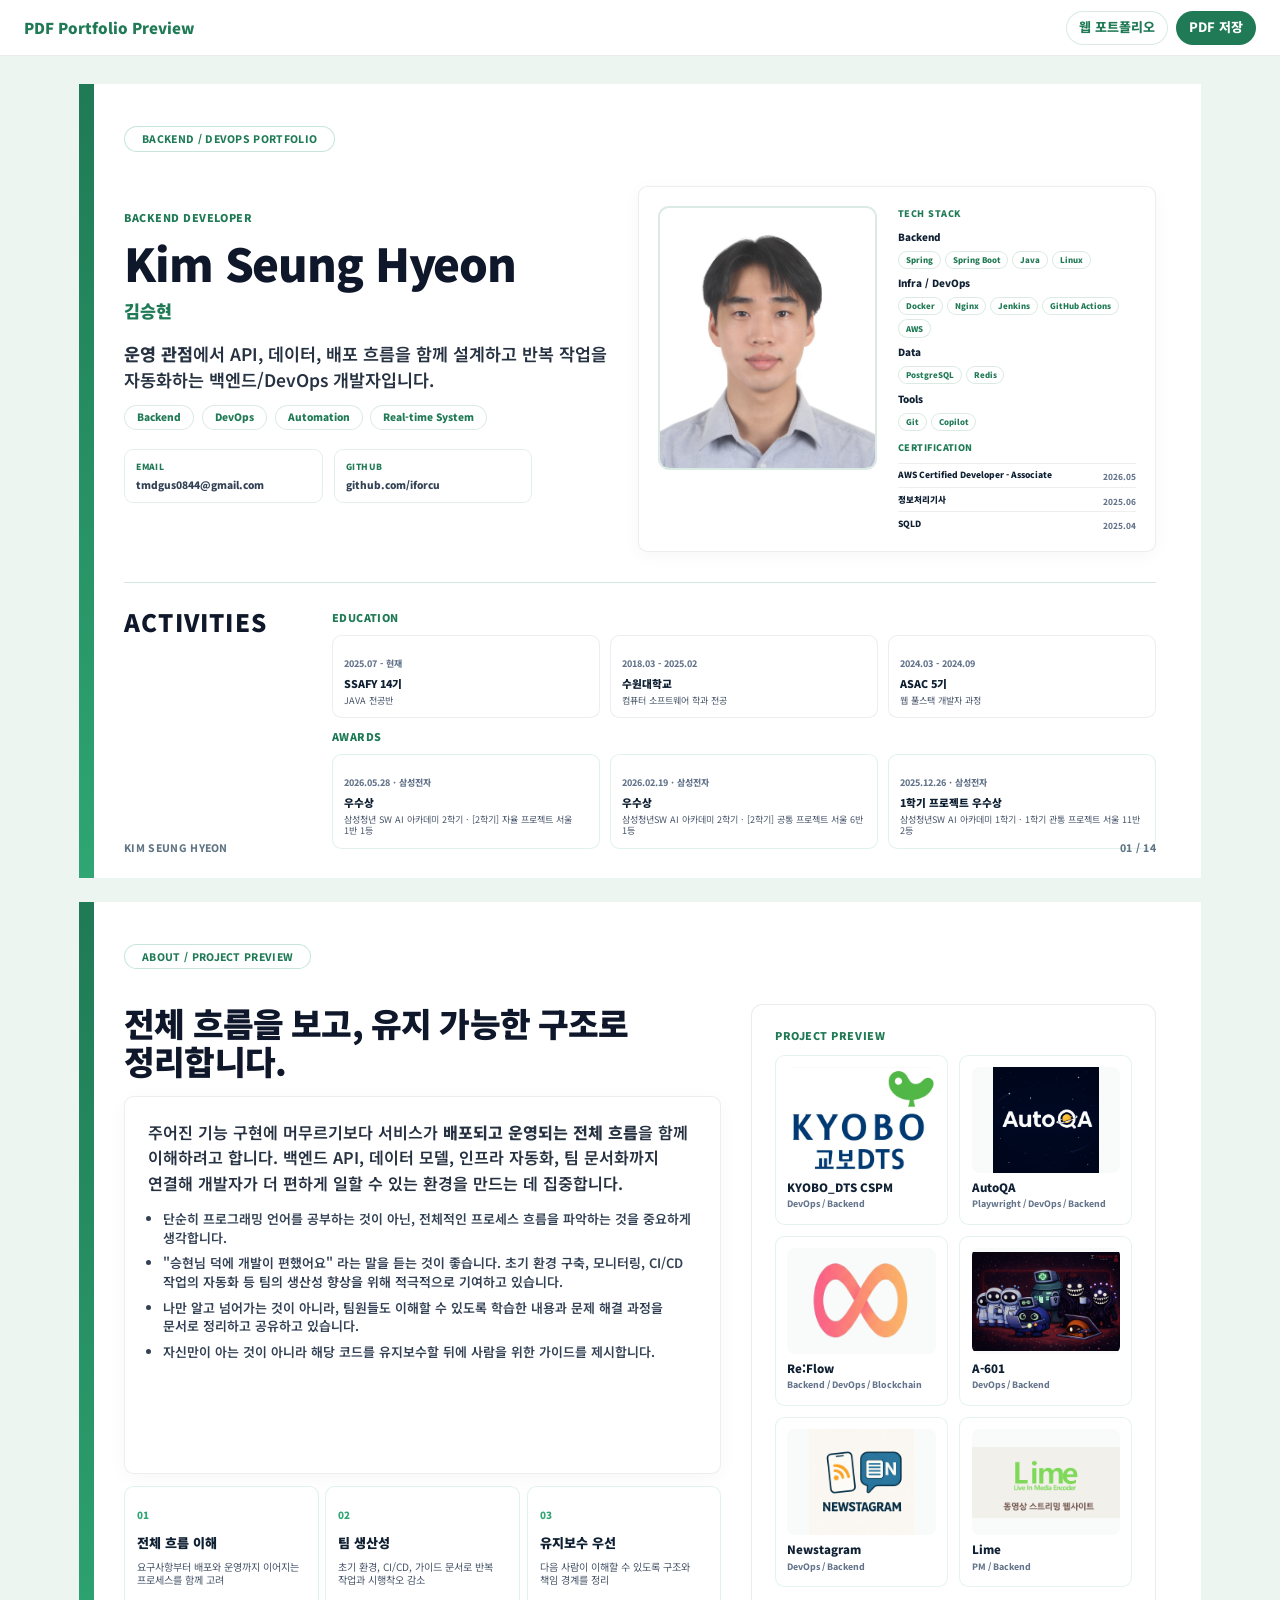
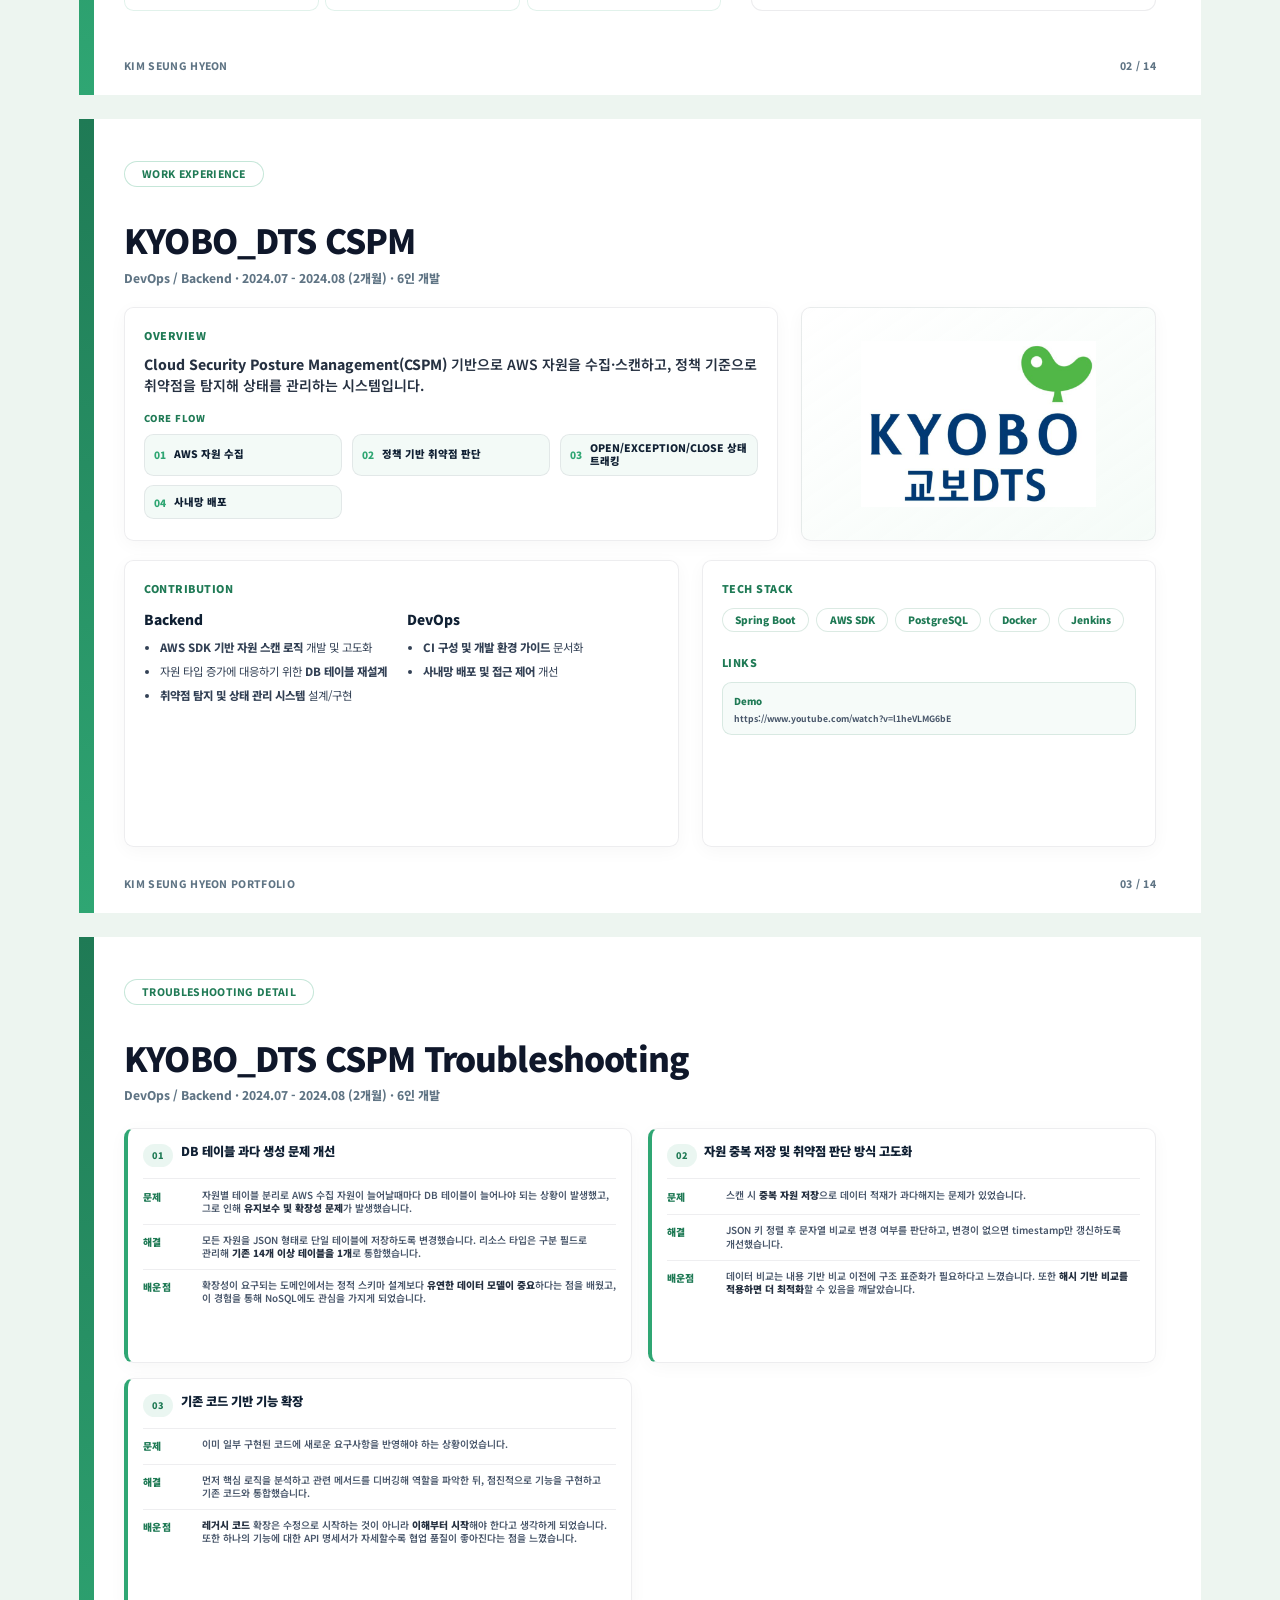
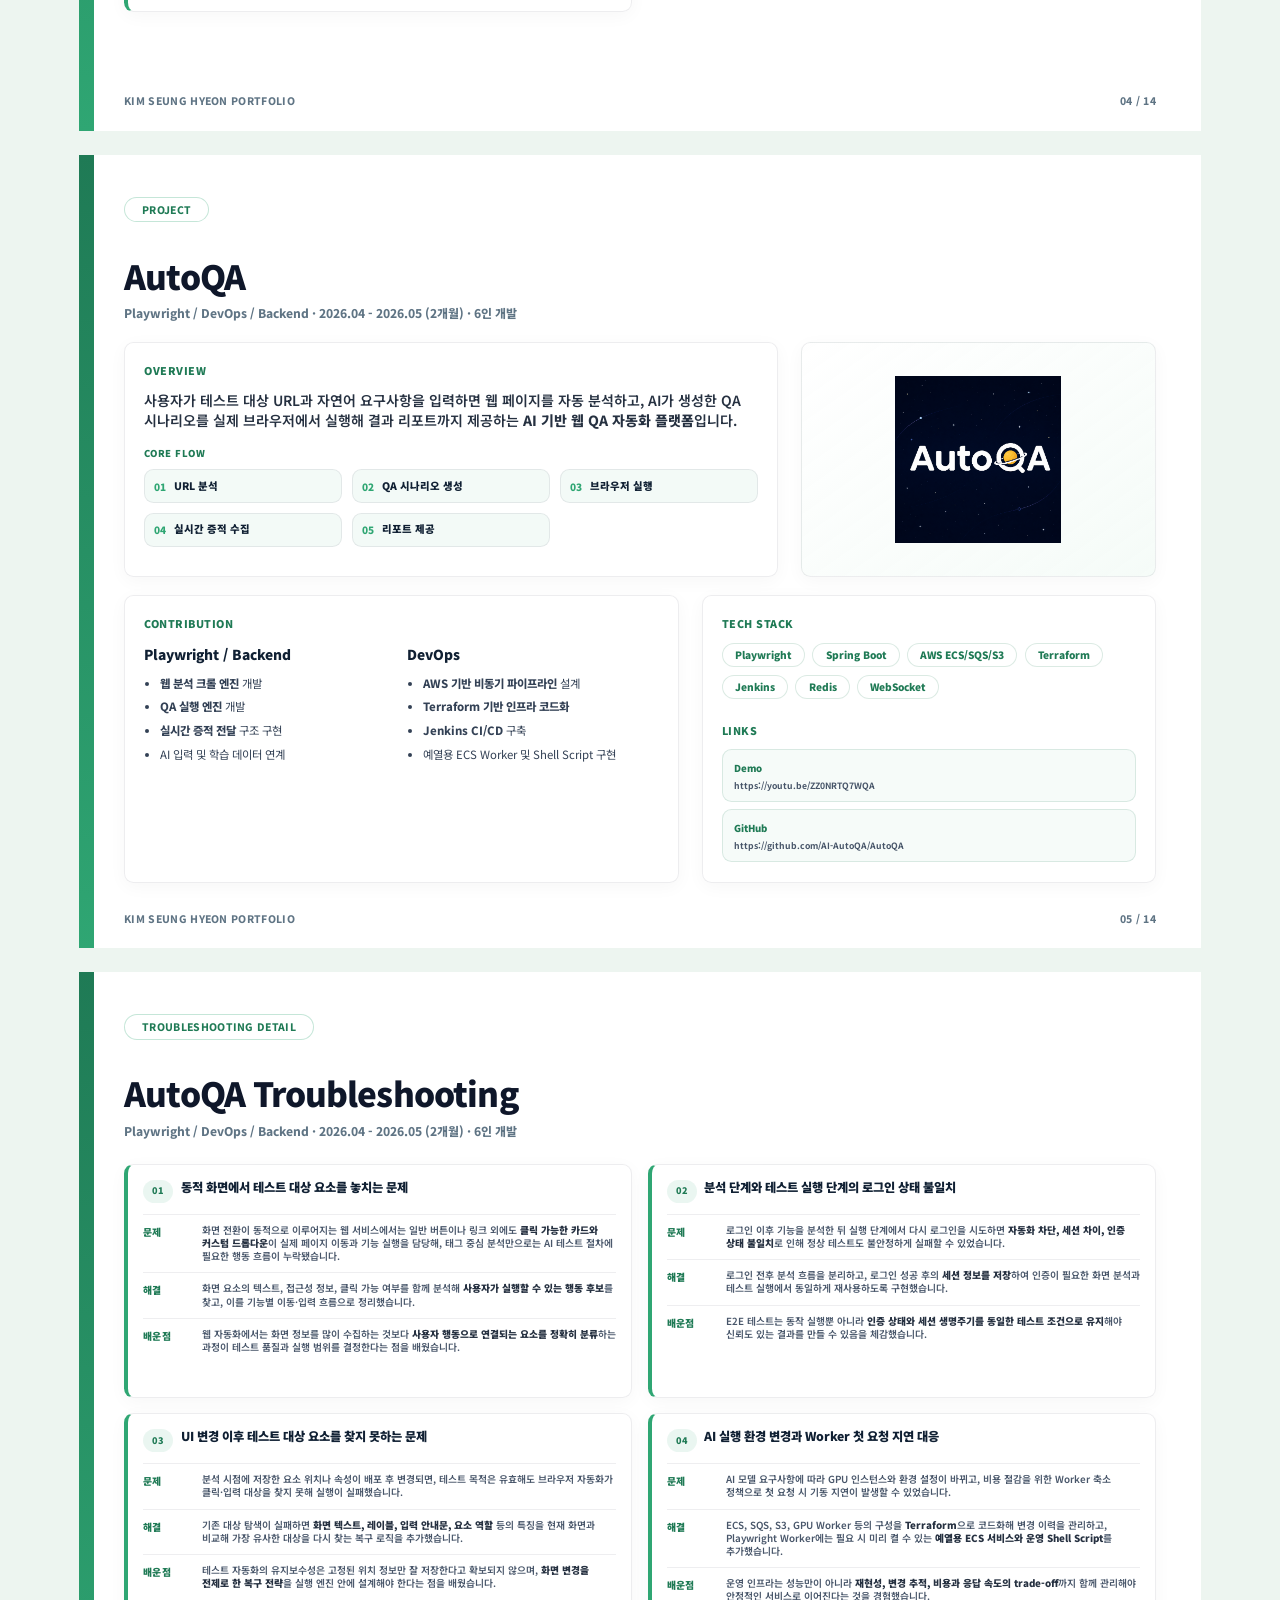
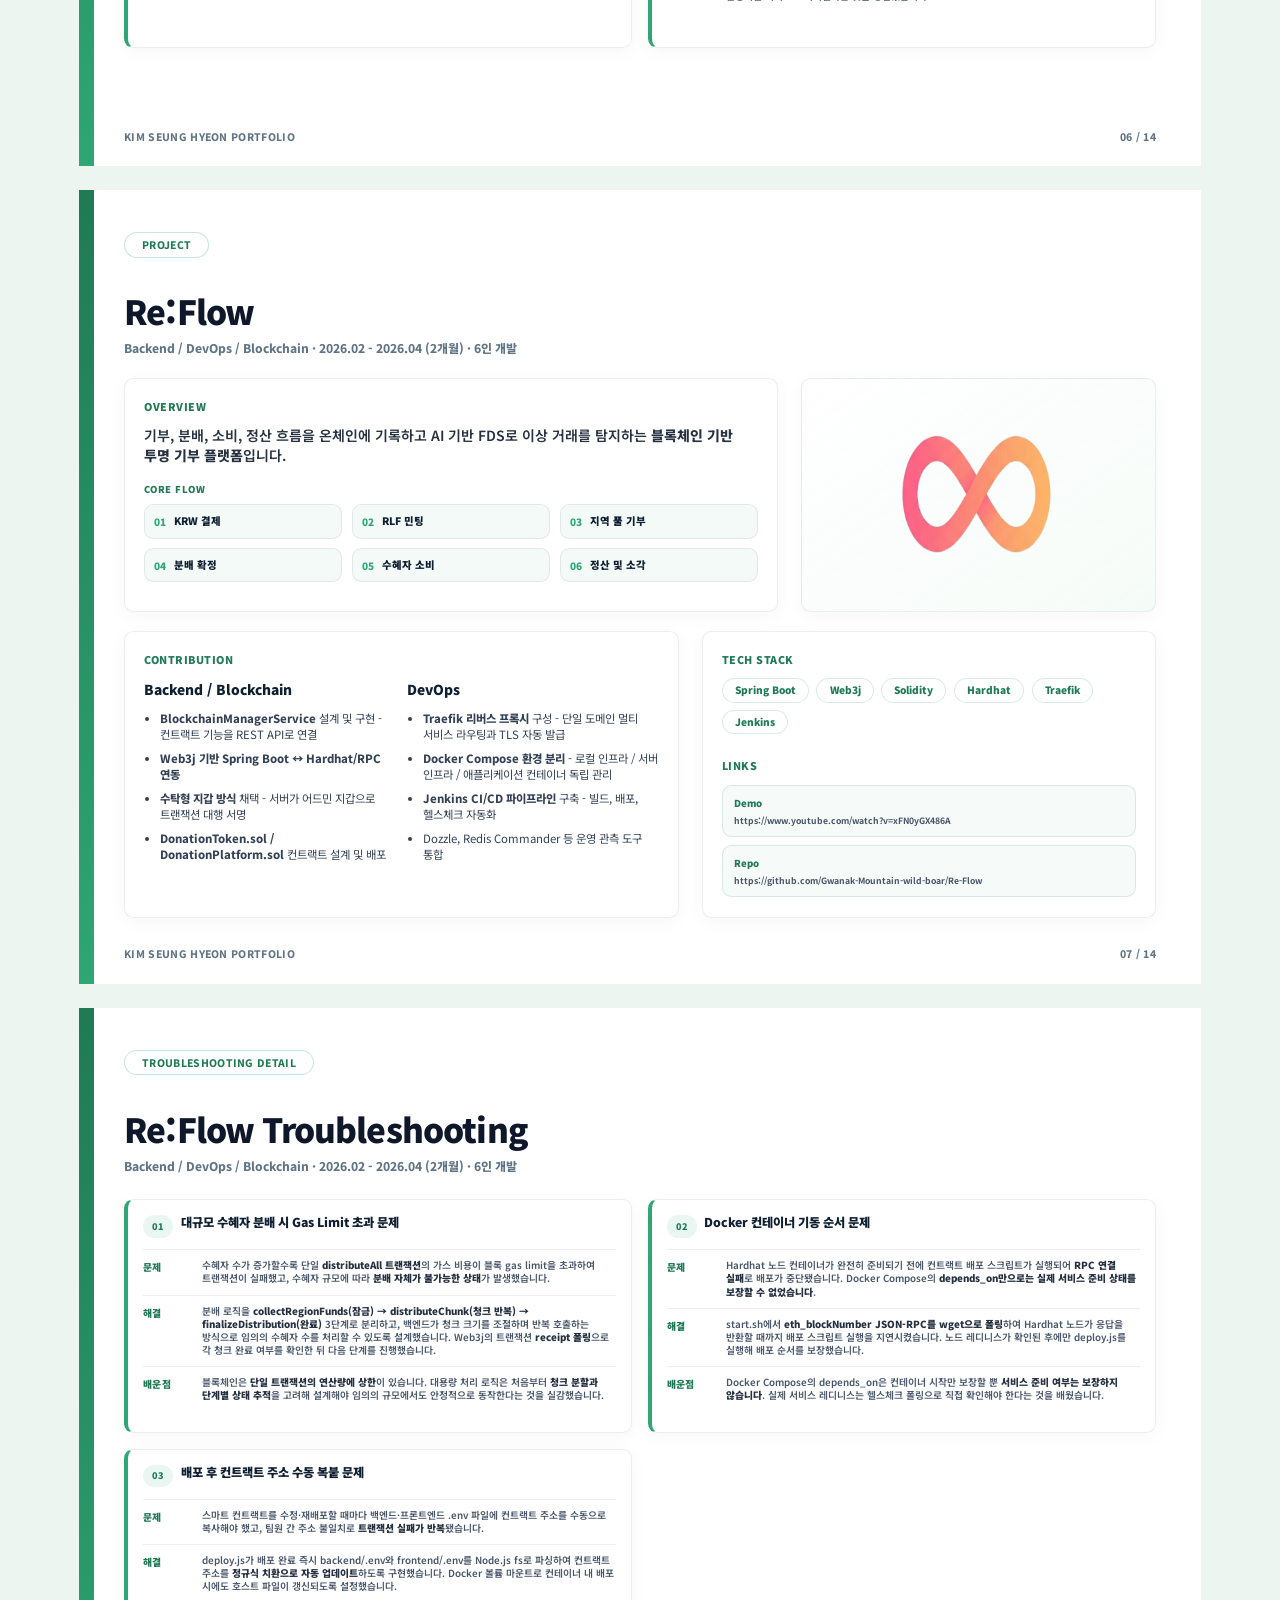
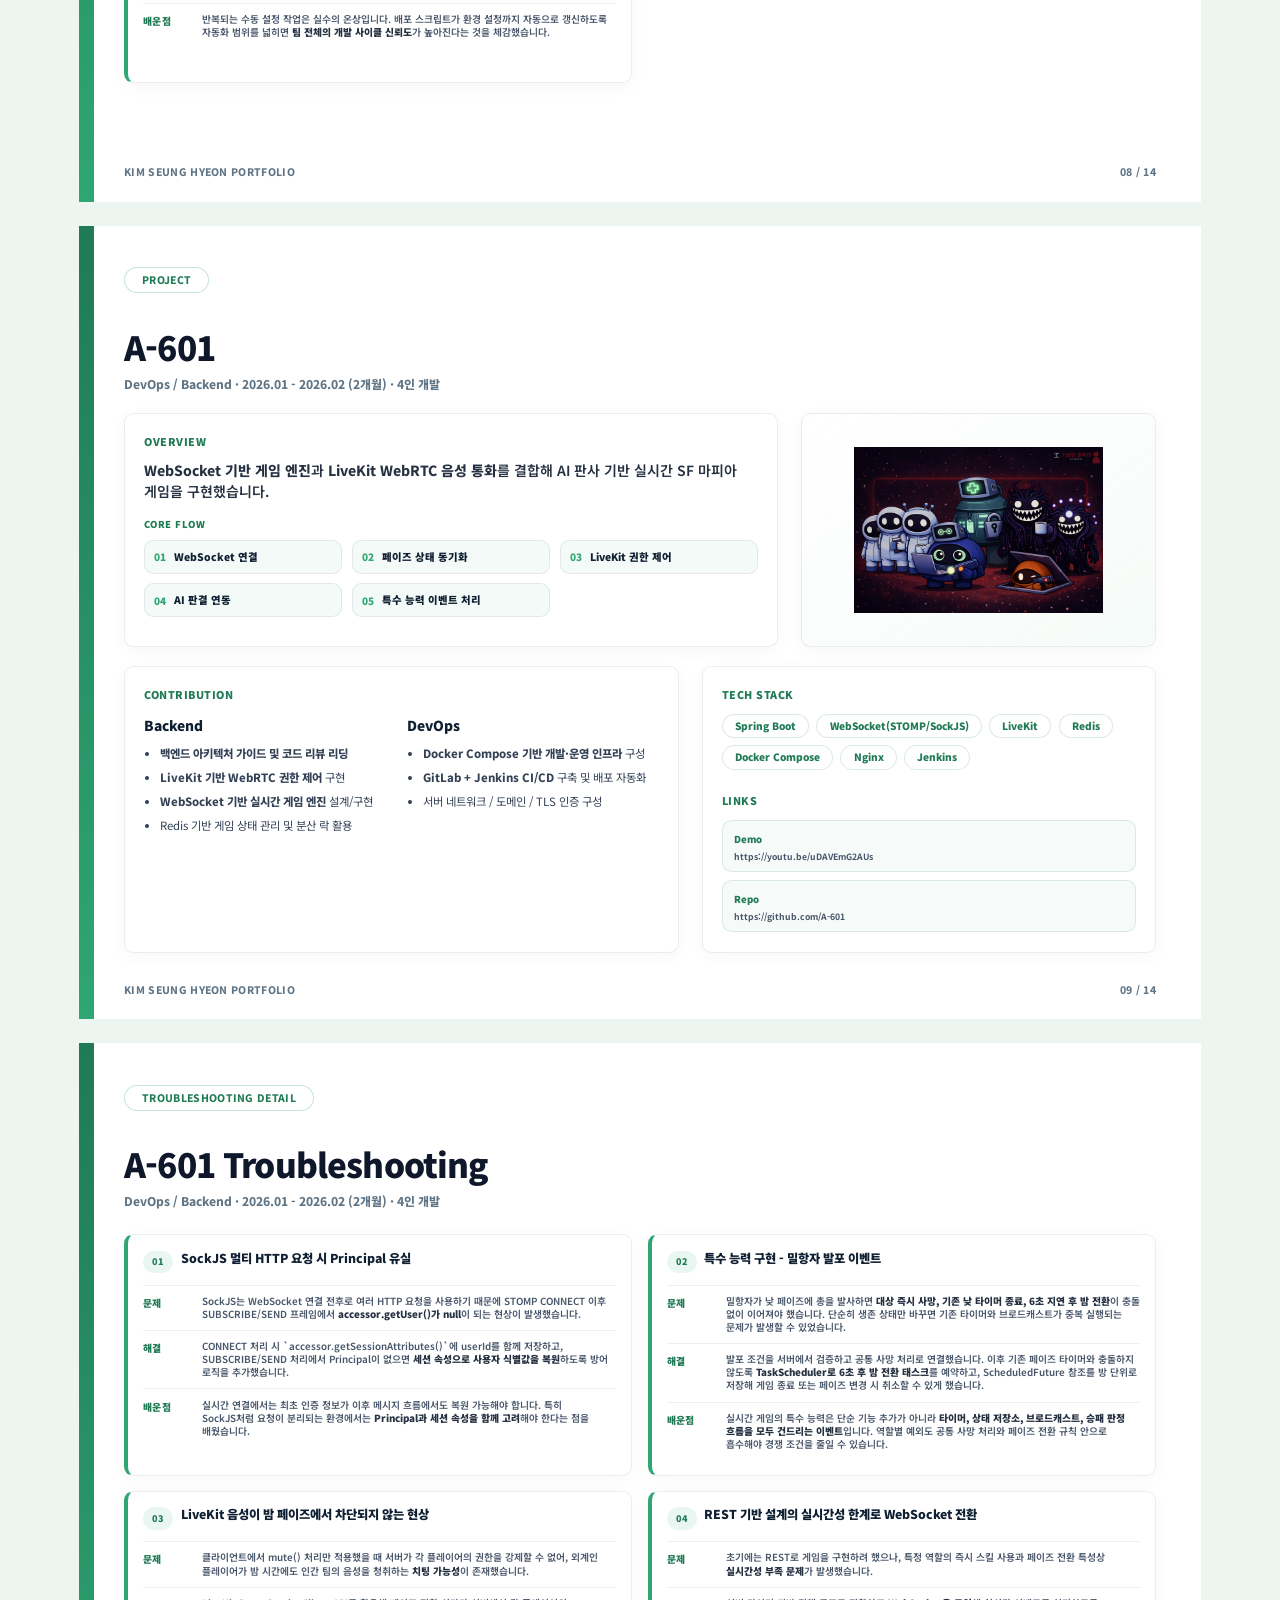
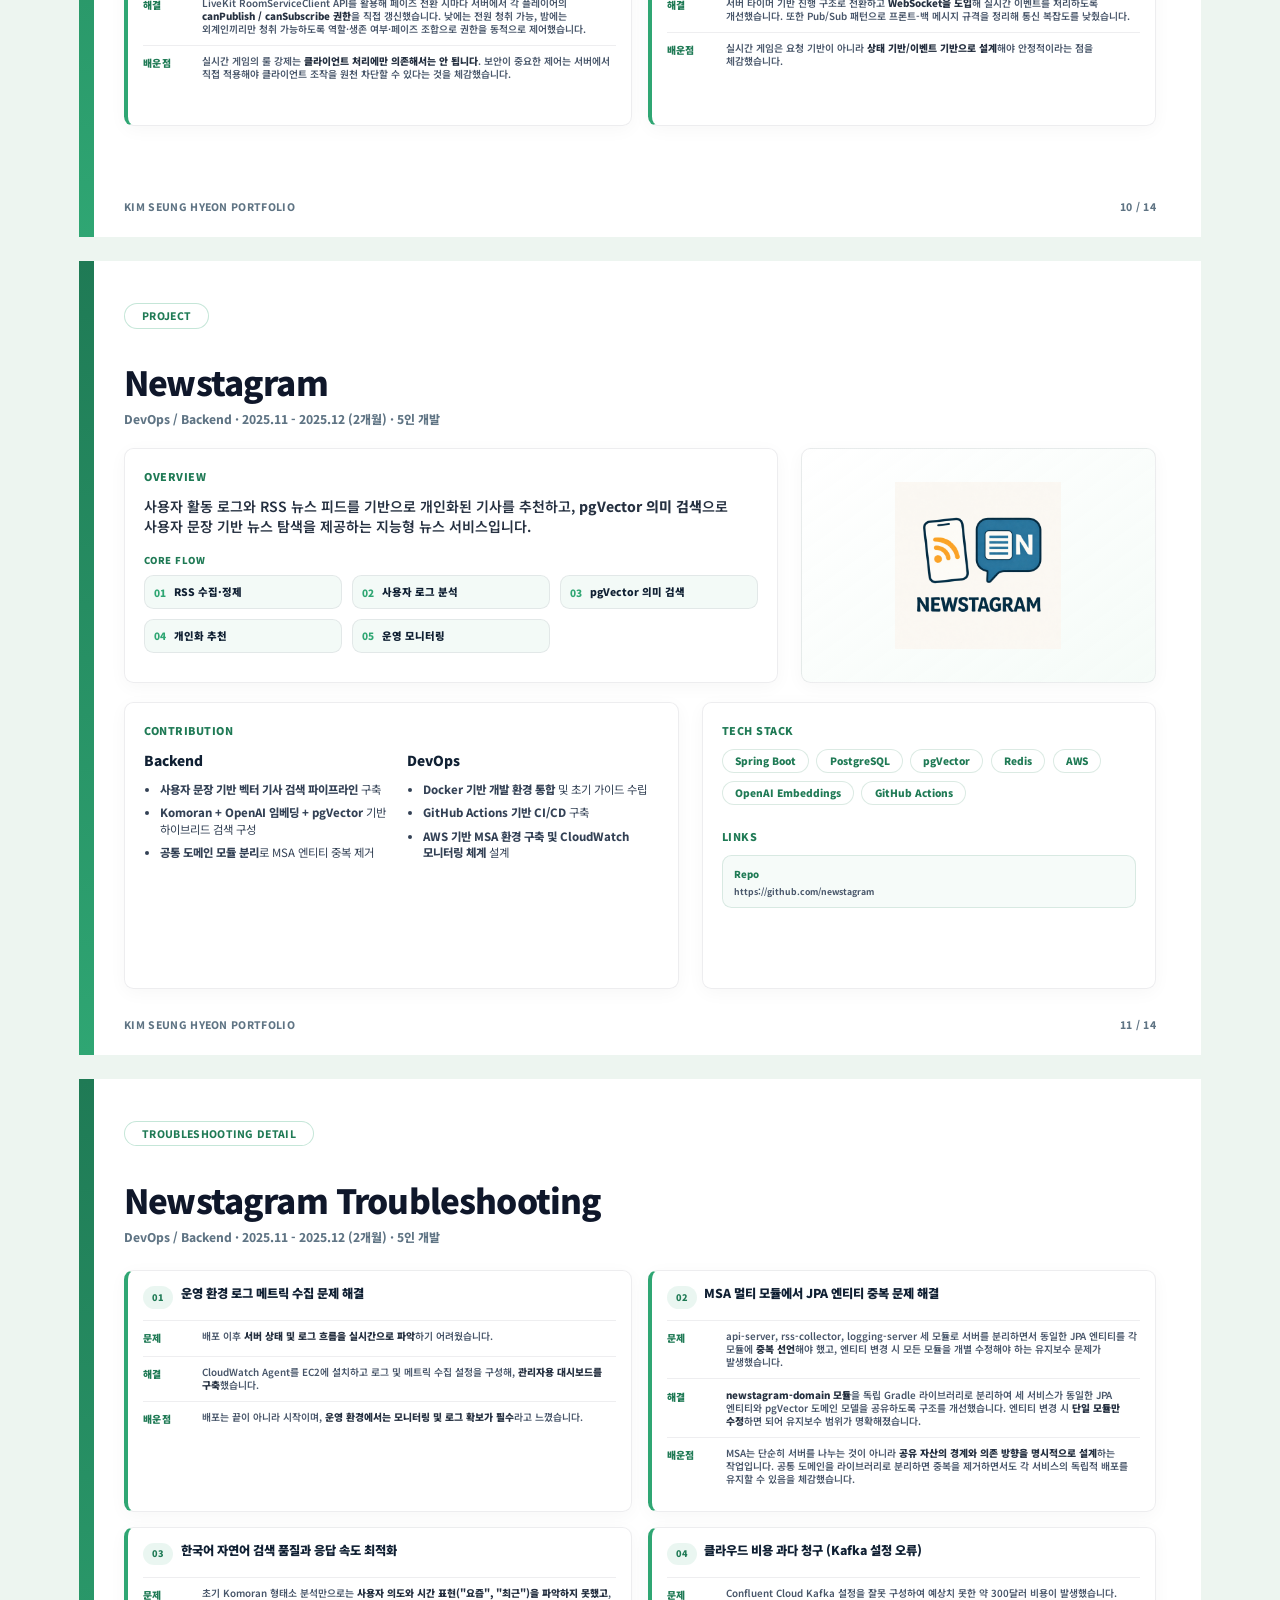
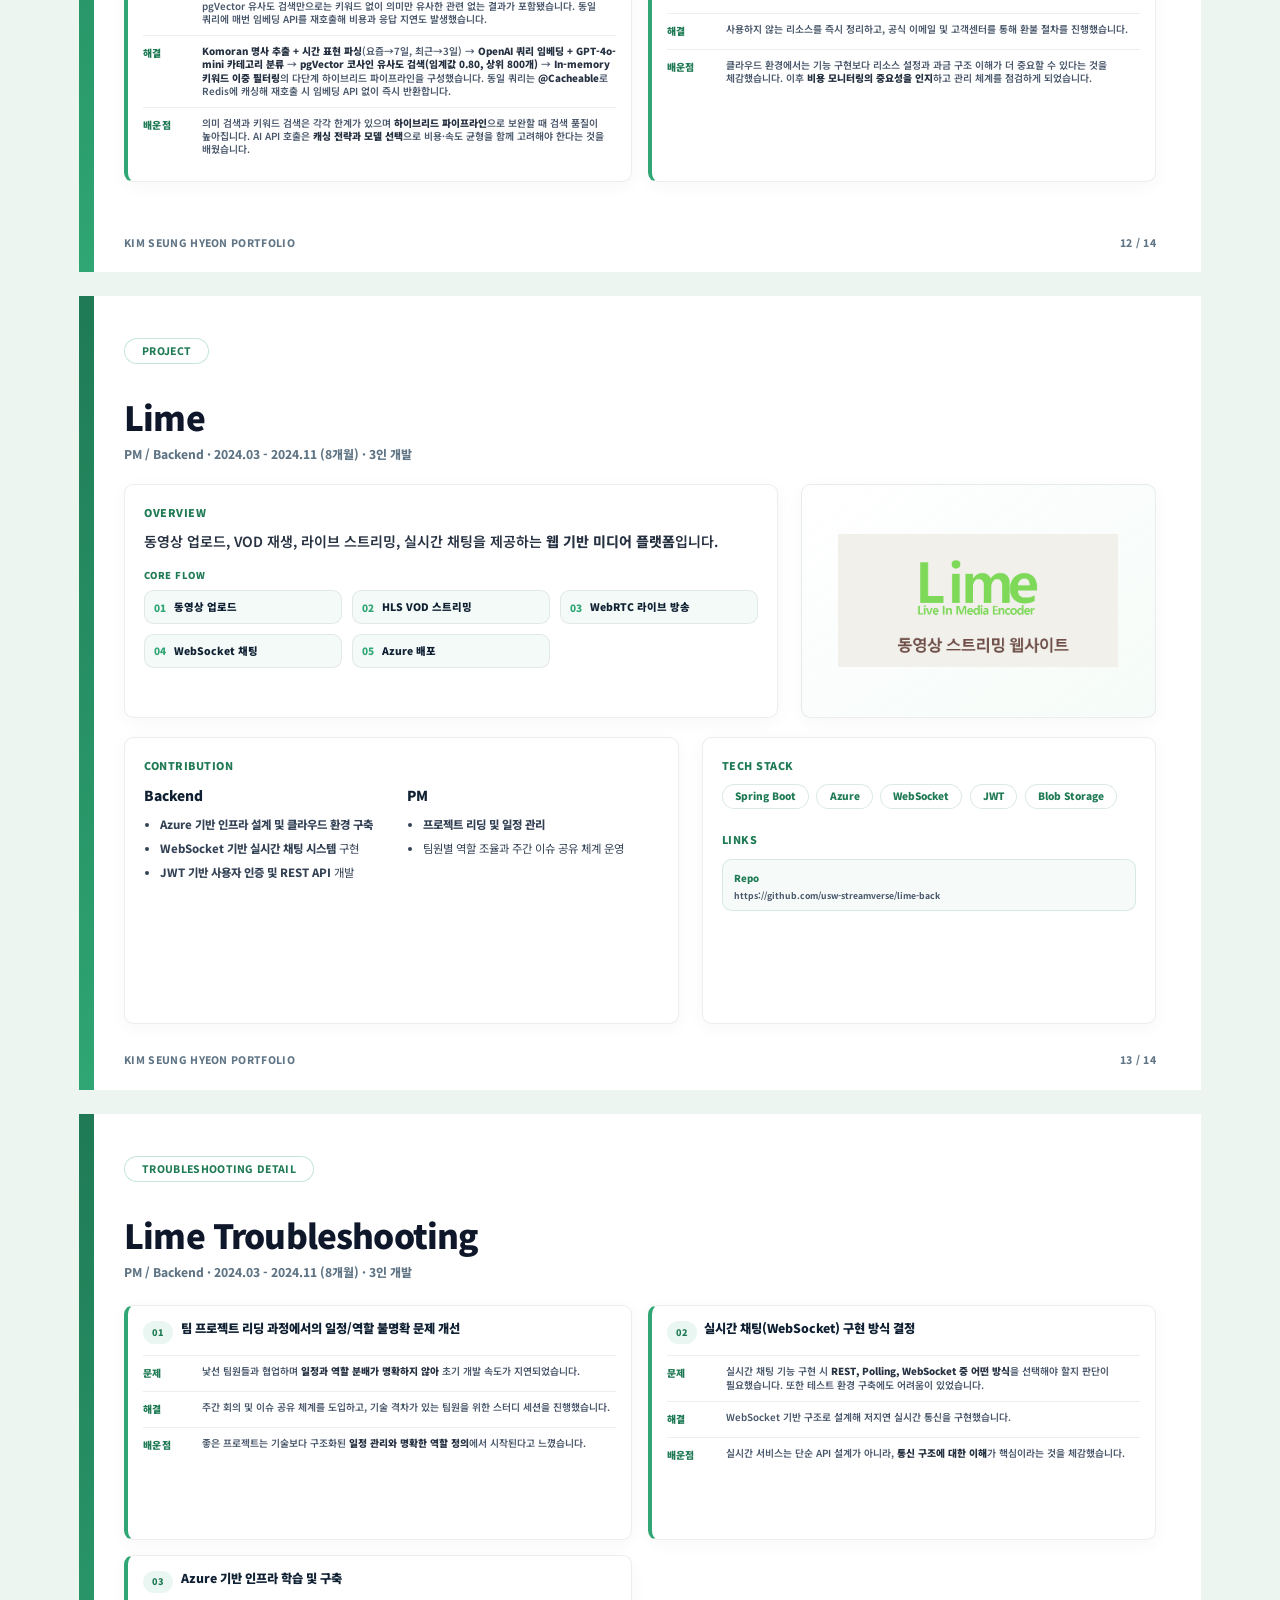
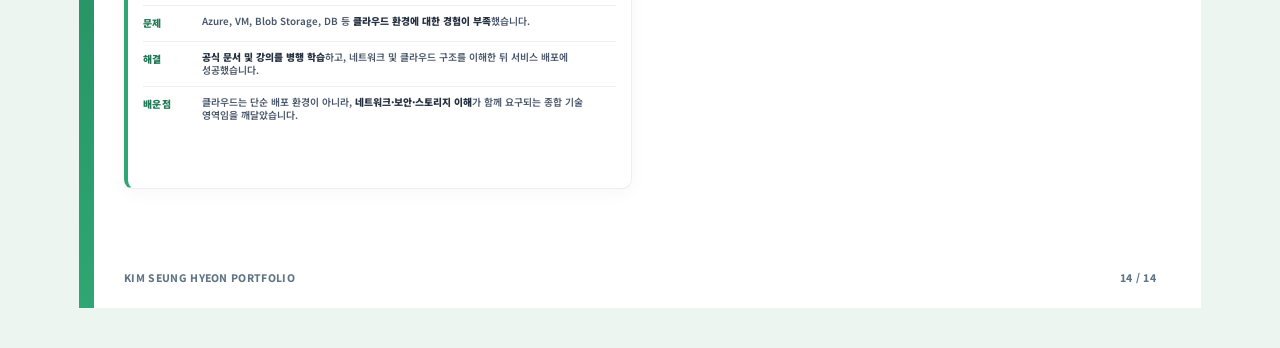
==== docs/pdf.html @ 606d6b01 "[feat] - PDF 디자인 업데이트" ====
<!doctype html>
<html lang="ko">
  <head>
    <meta charset="utf-8" />
    <meta name="viewport" content="width=device-width,initial-scale=1" />
    <title>김승현 - PDF Portfolio Preview</title>
    <meta name="description" content="김승현 PDF 포트폴리오 미리보기" />
    <link rel="preconnect" href="https://fonts.googleapis.com" />
    <link rel="preconnect" href="https://fonts.gstatic.com" crossorigin />
    <link href="https://fonts.googleapis.com/css2?family=Noto+Sans+KR:wght@300;400;500;600;700;800;900&display=swap" rel="stylesheet" />
    <link rel="stylesheet" href="styles.css?v=20260531" />
    <link rel="stylesheet" href="pdf.css?v=20260531" />
  </head>
  <body class="pdf-preview">
    <header class="pdf-preview-toolbar">
      <strong>PDF Portfolio Preview</strong>
      <div class="pdf-preview-actions">
        <a href="index.html">웹 포트폴리오</a>
        <button type="button" onclick="window.print()">PDF 저장</button>
      </div>
    </header>

    <section class="print-portfolio" id="print-root" aria-label="PDF portfolio deck"></section>

    <noscript>PDF 포트폴리오를 표시하려면 JavaScript가 필요합니다.</noscript>
    <script src="data/portfolio-data.js?v=20260531"></script>
    <script src="pdf.js?v=20260531"></script>
    <script>
      document.addEventListener("DOMContentLoaded", () => {
        if (window.PORTFOLIO_DATA && window.renderPrintPortfolio) {
          window.renderPrintPortfolio(window.PORTFOLIO_DATA);
        }
      });
    </script>
  </body>
</html>
---- docs/styles.css ----
:root {
  --bg: #f7fff9;
  --panel: #ffffff;
  --panel-soft: rgba(47, 166, 115, 0.035);
  --green-500: #2fa673;
  --green-700: #1f7a55;
  --text: #0f172a;
  --muted: #6b7280;
  --line: rgba(15, 23, 42, 0.08);
  --shadow: 0 16px 42px rgba(15, 23, 42, 0.06);
  --readable-line: 1.7;
}

* {
  box-sizing: border-box;
}

html {
  scroll-behavior: smooth;
}

body {
  min-height: 100%;
  margin: 0;
  background: var(--bg);
  color: var(--text);
  font-family: "Noto Sans KR", Inter, ui-sans-serif, system-ui, -apple-system, "Segoe UI", sans-serif;
  font-size: 16px;
  line-height: var(--readable-line);
  word-break: keep-all;
  overflow-wrap: break-word;
}

a {
  color: inherit;
}

img {
  display: block;
  max-width: 100%;
}

strong {
  font-weight: 800;
}

.topbar {
  position: fixed;
  inset: 0 0 auto;
  z-index: 1200;
  background: rgba(255, 255, 255, 0.88);
  border-bottom: 1px solid var(--line);
  backdrop-filter: blur(16px);
}

.topbar-inner {
  width: min(1100px, calc(100% - 40px));
  min-height: 68px;
  margin: 0 auto;
  display: flex;
  align-items: center;
  justify-content: space-between;
  gap: 20px;
}

.logo {
  margin: 0;
  color: var(--green-700);
  font-size: 18px;
  font-weight: 900;
  white-space: nowrap;
}

.topbar nav {
  flex: 1;
}

.topbar ul {
  display: flex;
  justify-content: center;
  gap: 8px;
  margin: 0;
  padding: 0;
  list-style: none;
}

.topbar nav a,
.social a {
  display: inline-flex;
  align-items: center;
  justify-content: center;
  min-height: 36px;
  padding: 0 12px;
  border-radius: 8px;
  color: var(--green-700);
  font-size: 14px;
  font-weight: 700;
  text-decoration: none;
  transition: background 0.18s ease, color 0.18s ease;
}

.topbar nav a.active,
.topbar nav a:hover,
.social a:hover {
  background: var(--green-500);
  color: #ffffff;
}

.social {
  display: flex;
  align-items: center;
  gap: 8px;
}

.social img.icon {
  width: 20px;
  height: 20px;
}

.content {
  width: min(980px, calc(100% - 40px));
  margin: 0 auto;
}

main.content {
  padding-top: 100px;
}

.section {
  padding: 48px 0;
}

.section h2,
h2 {
  margin: 0 0 12px;
  color: var(--green-700);
  font-size: 30px;
  font-weight: 900;
  line-height: 1.15;
  letter-spacing: -0.03em;
}

.work-divider {
  height: 1px;
  margin: 12px 0 32px;
  background: rgba(15, 23, 42, 0.08);
}

.intro-inner {
  display: flex;
  flex-wrap: wrap;
  align-items: center;
  gap: 28px;
}

.photo {
  flex: 0 0 auto;
}

.photo img {
  width: 240px;
  height: 240px;
  object-fit: cover;
  object-position: center top;
  border: 6px solid rgba(47, 166, 115, 0.06);
  border-radius: 50%;
  background: #ffffff;
  box-shadow: var(--shadow);
}

.intro-text {
  flex: 1 1 360px;
  min-width: 0;
}

.big {
  margin: 0;
  color: var(--green-700);
  font-size: clamp(28px, 4.4vw, 36px);
  font-weight: 800;
  line-height: var(--readable-line);
  letter-spacing: -0.04em;
}

.tech-stack,
.certs-inline {
  margin-top: 18px;
}

.tech-stack h3,
.certs-inline h3,
.values h3 {
  margin: 8px 0;
  color: var(--green-500);
  font-size: 17px;
  font-weight: 800;
}

.tech-badges,
.cert-badges {
  display: flex;
  flex-wrap: wrap;
  gap: 8px;
  margin-top: 6px;
}

.tech-badge,
.cert-badge {
  display: inline-flex;
  align-items: center;
  justify-content: center;
  min-height: 31px;
  padding: 5px 11px;
  border: 1px solid rgba(15, 23, 42, 0.07);
  border-radius: 999px;
  background: var(--panel);
  color: var(--green-700);
  font-size: 13px;
  font-weight: 800;
  line-height: 1.2;
  text-decoration: none;
  box-shadow: 0 1px 2px rgba(15, 23, 42, 0.04);
}

.cert-badge {
  background: rgba(255, 255, 255, 0.72);
  color: var(--muted);
  font-weight: 700;
}

.values {
  flex: 1 1 100%;
  width: 100%;
  margin-top: 8px;
  padding-top: 12px;
  border-top: 1px solid rgba(15, 23, 42, 0.08);
}

.values ul,
.detail-list {
  margin: 0 0 24px;
  padding-left: 20px;
}

.values li,
.detail-list li {
  margin: 8px 0;
  color: #263141;
  line-height: var(--readable-line);
}

.work-list {
  display: flex;
  flex-direction: column;
  gap: 48px;
}

.work-entry {
  display: flex;
  flex-direction: column;
  gap: 12px;
}

.work-meta {
  display: flex;
  gap: 12px;
  align-items: center;
}

.work-meta img {
  width: 96px;
  height: 96px;
  padding: 8px;
  object-fit: contain;
  border: 1px solid var(--line);
  border-radius: 8px;
  background: #ffffff;
}

.work-meta img.no-pad {
  padding: 0;
  border: 0;
  background: transparent;
  object-fit: cover;
}

.work-meta .info h3 {
  margin: 0;
  color: var(--green-700);
  font-size: 19px;
  font-weight: 900;
  line-height: 1.25;
}

.work-meta .info span {
  display: block;
  color: var(--muted);
  font-size: 14px;
  font-weight: 500;
  line-height: var(--readable-line);
}

.meta-links {
  display: flex;
  flex-wrap: wrap;
  gap: 8px;
  margin-top: 12px;
}

.meta-link {
  display: inline-flex;
  align-items: center;
  justify-content: center;
  width: 36px;
  height: 36px;
  overflow: hidden;
  border-radius: 8px;
  background: var(--panel);
  color: var(--green-700);
  text-decoration: none;
  box-shadow: 0 1px 2px rgba(15, 23, 42, 0.04);
}

.meta-link img {
  width: 20px;
  height: 20px;
  padding: 0;
  border: 0;
  border-radius: 0;
  background: transparent;
  object-fit: contain;
}

.print-url {
  display: none;
}

.work-content {
  padding-top: 6px;
}

.work-content h3 {
  margin: 26px 0 10px;
  color: var(--green-700);
  font-size: 21px;
  font-weight: 900;
  letter-spacing: -0.02em;
}

.work-content h3:first-child {
  margin-top: 0;
}

.work-content h4 {
  margin: 18px 0 8px;
  color: #162033;
  font-size: 17px;
  font-weight: 800;
}

.work-content p {
  margin: 10px 0;
  padding: 10px 14px;
  border-left: 4px solid rgba(47, 166, 115, 0.14);
  border-radius: 6px;
  background: var(--panel-soft);
  color: #263141;
  line-height: var(--readable-line);
}

.work-content p.muted,
.muted {
  color: var(--muted);
}

.work-content p.muted {
  background: transparent;
  border-left-color: rgba(15, 23, 42, 0.08);
}

.quote > strong {
  display: block;
  color: #0b0b0b;
  font-size: 18px;
  font-weight: 800;
  line-height: var(--readable-line);
}

.quote-detail {
  display: block;
  margin-top: 8px;
  color: #111827;
  font-size: 16px;
  font-weight: 400;
  line-height: var(--readable-line);
}

.quote-detail-label {
  color: var(--green-700);
  font-weight: 900;
}

.project-logo {
  width: 100%;
  max-width: 880px;
  height: auto;
  max-height: 520px;
  object-fit: contain;
  margin: 12px auto;
  padding: 6px;
  border-radius: 8px;
  background: #ffffff;
  box-shadow: 0 1px 2px rgba(15, 23, 42, 0.04);
}

.activity-entry .work-content {
  flex: 1;
}

.site-footer {
  margin-top: 36px;
  padding: 20px 0;
  border-top: 1px solid var(--line);
  background: rgba(47, 166, 115, 0.04);
}

.footer-content {
  display: flex;
  align-items: center;
  justify-content: space-between;
  gap: 12px;
}

.site-footer .muted {
  margin: 0;
}

.footer-links a {
  color: var(--green-700);
  font-weight: 700;
  text-decoration: none;
}

.pdf-btn {
  position: fixed;
  right: 28px;
  bottom: 28px;
  z-index: 1500;
  display: inline-flex;
  align-items: center;
  gap: 7px;
  min-height: 42px;
  padding: 0 18px;
  border: 0;
  border-radius: 999px;
  background: var(--green-700);
  color: #ffffff;
  font-family: inherit;
  font-size: 14px;
  font-weight: 800;
  cursor: pointer;
  box-shadow: 0 2px 12px rgba(15, 23, 42, 0.18);
  transition: background 0.18s ease, transform 0.15s ease, box-shadow 0.15s ease;
}

.pdf-btn:hover {
  background: var(--green-500);
  transform: translateY(-2px);
  box-shadow: 0 4px 18px rgba(15, 23, 42, 0.22);
}

.pdf-btn svg {
  flex: 0 0 auto;
}

.toast {
  position: fixed;
  left: 50%;
  bottom: 28px;
  z-index: 1600;
  transform: translateX(-50%) translateY(8px);
  padding: 8px 12px;
  border-radius: 8px;
  background: var(--green-700);
  color: #ffffff;
  font-size: 13px;
  font-weight: 700;
  opacity: 0;
  transition: all 0.25s ease;
}

.toast.visible {
  transform: translateX(-50%) translateY(0);
  opacity: 1;
}

.loading-state {
  min-height: 52vh;
}

@media (min-width: 900px) {
  .work-entry {
    flex-direction: row;
    align-items: flex-start;
  }

  .work-meta {
    flex: 0 0 220px;
    flex-direction: column;
    align-items: flex-start;
    position: relative;
  }

  .work-meta.sticky {
    position: sticky;
    top: 96px;
  }

  .work-content {
    flex: 1;
    min-width: 0;
    padding-left: 20px;
    border-left: 1px solid rgba(15, 23, 42, 0.06);
  }
}

@media (max-width: 900px) {
  .topbar-inner {
    width: min(100% - 28px, 980px);
    min-height: auto;
    padding: 12px 0;
    flex-wrap: wrap;
  }

  .topbar nav {
    order: 3;
    flex: 1 1 100%;
  }

  .topbar ul {
    justify-content: flex-start;
    overflow-x: auto;
    padding-bottom: 2px;
  }

  main.content {
    padding-top: 116px;
  }

  .content {
    width: min(100% - 32px, 980px);
  }

  .photo img {
    width: 160px;
    height: 160px;
  }

  .big {
    font-size: 28px;
  }

  .work-meta {
    align-items: flex-start;
  }

  .work-meta img {
    width: 76px;
    height: 76px;
  }

  .pdf-btn {
    right: 16px;
    bottom: 16px;
  }
}

@media (max-width: 620px) {
  .intro-inner {
    align-items: flex-start;
  }

  .footer-content {
    flex-direction: column;
    align-items: flex-start;
  }
}
---- docs/pdf.css ----
/* PDF portfolio deck styles. Loaded separately from the web portfolio CSS. */

.print-portfolio {
  display: none;
}


.pdf-preview {
  margin: 0;
  background: #edf5f0;
  color: #102033;
  font-family: "Noto Sans KR", Inter, ui-sans-serif, system-ui, -apple-system, "Segoe UI", sans-serif;
}

.pdf-preview-toolbar {
  position: sticky;
  top: 0;
  z-index: 100;
  display: flex;
  align-items: center;
  justify-content: space-between;
  gap: 16px;
  min-height: 56px;
  padding: 0 24px;
  border-bottom: 1px solid rgba(15, 23, 42, 0.08);
  background: rgba(255, 255, 255, 0.92);
  backdrop-filter: blur(14px);
}

.pdf-preview-toolbar strong {
  color: var(--green-700);
  font-size: 15px;
  font-weight: 900;
}

.pdf-preview-actions {
  display: flex;
  align-items: center;
  gap: 8px;
}

.pdf-preview-actions a,
.pdf-preview-actions button {
  display: inline-flex;
  align-items: center;
  justify-content: center;
  min-height: 34px;
  padding: 0 12px;
  border: 1px solid rgba(31, 122, 85, 0.16);
  border-radius: 999px;
  background: #ffffff;
  color: var(--green-700);
  font: inherit;
  font-size: 13px;
  font-weight: 800;
  text-decoration: none;
  cursor: pointer;
}

.pdf-preview-actions button {
  background: var(--green-700);
  color: #ffffff;
}

.pdf-preview .print-portfolio {
  display: grid;
  gap: 24px;
  width: min-content;
  margin: 0 auto;
  padding: 28px 24px 40px;
}

/* Shared PDF deck layout */
.print-page {
  position: relative;
  width: 297mm;
  height: 210mm;
  margin: 0;
  padding: 10mm 12mm 9mm;
  overflow: hidden;
  break-after: page;
  page-break-after: always;
  background: #ffffff;
  color: #102033;
}

.print-page:last-child {
  break-after: auto;
  page-break-after: auto;
}

.print-page::before {
  content: "";
  position: absolute;
  inset: 0 auto 0 0;
  width: 4mm;
  background: linear-gradient(180deg, var(--green-700), var(--green-500));
}

.print-page::after {
  content: none;
}

.print-top,
.print-footer {
  display: flex;
  align-items: center;
  justify-content: space-between;
  color: #5f7484;
  font-size: 7.8pt;
  font-weight: 800;
  letter-spacing: 0.03em;
  text-transform: uppercase;
}

.print-top {
  position: relative;
  z-index: 2;
  height: 9mm;
  margin-bottom: 8mm;
}

.print-footer {
  position: absolute;
  left: 12mm;
  right: 12mm;
  bottom: 5.5mm;
  z-index: 3;
}

.print-pill {
  display: inline-flex;
  align-items: center;
  min-height: 6.8mm;
  padding: 0 4.5mm;
  border: 1px solid rgba(47, 166, 115, 0.28);
  border-radius: 999px;
  background: rgba(255, 255, 255, 0.74);
  color: var(--green-700);
}

.print-page-count {
  color: #627485;
}

.print-title {
  margin: 0;
  color: #0f172a;
  font-size: 25pt;
  font-weight: 900;
  line-height: 1.08;
  letter-spacing: -0.04em;
}

.print-title-xl {
  font-size: 34pt;
  letter-spacing: -0.045em;
}

.print-eyebrow,
.print-section-label {
  margin: 0 0 2.5mm;
  color: var(--green-700);
  font-size: 8pt;
  font-weight: 900;
  letter-spacing: 0.05em;
  text-transform: uppercase;
}

.print-korean-name {
  margin: 2mm 0 0;
  color: var(--green-700);
  font-size: 13pt;
  font-weight: 900;
}

.print-lead {
  margin: 6mm 0 5mm;
  max-width: 130mm;
  color: #263141;
  font-size: 13pt;
  font-weight: 600;
  line-height: 1.48;
}

.print-panel,
.print-mini-card,
.print-activity-item,
.print-trouble-card,
.print-process-step,
.print-visual-panel,
.print-profile-panel {
  border: 1px solid rgba(15, 23, 42, 0.075);
  border-radius: 2.5mm;
  background: rgba(255, 255, 255, 0.92);
  box-shadow: 0 4px 18px rgba(15, 23, 42, 0.035);
}

.print-chip {
  display: inline-flex;
  align-items: center;
  min-height: 6.4mm;
  padding: 0 3.2mm;
  border: 1px solid rgba(31, 122, 85, 0.16);
  border-radius: 999px;
  background: rgba(255, 255, 255, 0.85);
  color: var(--green-700);
  font-size: 7.6pt;
  font-weight: 900;
  line-height: 1;
}

.print-keyword-row,
.print-tech-chip-row,
.print-case-tech {
  display: flex;
  flex-wrap: wrap;
  gap: 2mm;
}

.print-cover-layout {
  position: relative;
  z-index: 1;
  display: grid;
  grid-template-columns: 158mm 1fr;
  gap: 10mm;
  min-height: 94mm;
}

.print-cover-copy {
  padding-top: 6mm;
}

.print-contact-strip {
  display: flex;
  gap: 4mm;
  margin-top: 6mm;
  color: #334155;
  font-size: 9pt;
  font-weight: 800;
}

.print-contact-strip span {
  padding: 2mm 3mm;
  border-radius: 999px;
  background: rgba(255, 255, 255, 0.78);
}

.print-profile-panel {
  display: grid;
  grid-template-columns: 34mm 1fr;
  gap: 5mm;
  align-items: center;
  padding: 6mm;
}

.print-profile-photo {
  width: 34mm;
  height: 34mm;
  object-fit: cover;
  object-position: center top;
  border: 1.4mm solid rgba(47, 166, 115, 0.08);
  border-radius: 50%;
  background: #ffffff;
}

.print-role-card-grid {
  display: grid;
  gap: 3mm;
}

.print-mini-card {
  padding: 3.5mm;
  box-shadow: none;
}

.print-mini-card strong,
.print-mini-card span {
  display: block;
}

.print-mini-card strong {
  color: var(--green-700);
  font-size: 8.5pt;
  font-weight: 900;
}

.print-mini-card span {
  margin-top: 1mm;
  color: #475569;
  font-size: 7.4pt;
  line-height: 1.35;
}

.print-activity-band {
  position: relative;
  z-index: 1;
  display: grid;
  grid-template-columns: 48mm 1fr;
  gap: 7mm;
  margin-top: 8mm;
  padding-top: 7mm;
  border-top: 1px solid rgba(31, 122, 85, 0.18);
}

.print-activity-band h2 {
  margin: 0;
  color: #0f172a;
  font-size: 18pt;
  font-weight: 900;
  line-height: 1.12;
}

.print-activity-timeline {
  display: grid;
  grid-template-columns: repeat(3, minmax(0, 1fr));
  gap: 4mm;
}

.print-activity-item {
  padding-left: 4mm;
  box-shadow: none;
}

.print-activity-item span {
  color: #64748b;
  font-size: 7.5pt;
  font-weight: 800;
}

.print-activity-item strong {
  display: block;
  margin-top: 2mm;
  color: #102033;
  font-size: 10pt;
  font-weight: 900;
}

.print-activity-item p {
  margin: 1.2mm 0 0;
  color: #475569;
  font-size: 8pt;
  line-height: 1.35;
}

.print-two-column {
  position: relative;
  z-index: 1;
  display: grid;
  grid-template-columns: 168mm 1fr;
  gap: 8mm;
}

.print-about-copy {
  margin-top: 7mm;
  padding: 5mm;
}

.print-about-copy p,
.print-case-overview {
  margin: 0;
  color: #263141;
  font-size: 10.5pt;
  font-weight: 600;
  line-height: 1.45;
}

.print-value-grid {
  display: grid;
  grid-template-columns: repeat(3, minmax(0, 1fr));
  gap: 4mm;
  margin-top: 6mm;
}

.print-value-card {
  min-height: 42mm;
  padding: 5mm;
  border: 1px solid rgba(47, 166, 115, 0.14);
  border-radius: 2.5mm;
  background: rgba(255, 255, 255, 0.7);
}

.print-value-card span {
  color: var(--green-500);
  font-size: 8pt;
  font-weight: 900;
}

.print-value-card strong {
  display: block;
  margin-top: 3mm;
  color: #102033;
  font-size: 11pt;
  font-weight: 900;
}

.print-value-card p {
  margin: 2mm 0 0;
  color: #475569;
  font-size: 8.3pt;
  line-height: 1.42;
}

.print-stack-panel {
  min-height: 158mm;
  padding: 6mm;
  border: 1px solid rgba(15, 23, 42, 0.08);
  border-radius: 3mm;
  background: rgba(255, 255, 255, 0.93);
}

.print-tech-group {
  margin-bottom: 4mm;
}

.print-tech-group strong {
  display: block;
  margin-bottom: 2mm;
  color: #102033;
  font-size: 9.4pt;
  font-weight: 900;
}

.print-cert-label {
  margin-top: 7mm;
}

.print-cert-list {
  display: grid;
  gap: 2.5mm;
}

.print-cert-item {
  display: flex;
  justify-content: space-between;
  gap: 4mm;
  padding: 2.5mm 0;
  border-bottom: 1px solid rgba(15, 23, 42, 0.08);
}

.print-cert-item strong {
  color: #102033;
  font-size: 8.3pt;
  font-weight: 900;
}

.print-cert-item span {
  color: #64748b;
  font-size: 8pt;
  font-weight: 800;
  white-space: nowrap;
}

.print-case-head {
  position: relative;
  z-index: 1;
  display: grid;
  grid-template-columns: 160mm 1fr;
  gap: 8mm;
  align-items: start;
  margin-bottom: 4mm;
}

.print-case-meta {
  margin: 2mm 0 0;
  color: #5f7484;
  font-size: 9pt;
  font-weight: 800;
}

.print-case-tech {
  justify-content: flex-end;
  padding-top: 1mm;
}

.print-case-hero {
  position: relative;
  z-index: 1;
  display: grid;
  grid-template-columns: 173mm 1fr;
  gap: 6mm;
  min-height: 58mm;
  margin-bottom: 5mm;
}

.print-overview-panel {
  padding: 5mm;
}

.print-process {
  display: grid;
  grid-template-columns: repeat(3, minmax(0, 1fr));
  gap: 2.5mm;
  margin-top: 4mm;
}

.print-process-step {
  display: flex;
  align-items: center;
  gap: 2mm;
  min-height: 9mm;
  padding: 2mm 2.5mm;
  background: rgba(47, 166, 115, 0.055);
  box-shadow: none;
}

.print-process-step span {
  color: var(--green-500);
  font-size: 7.5pt;
  font-weight: 900;
}

.print-process-step strong {
  color: #102033;
  font-size: 7.8pt;
  font-weight: 900;
  line-height: 1.2;
}

.print-visual-panel {
  display: flex;
  align-items: center;
  justify-content: center;
  min-height: 58mm;
  padding: 5mm;
  background:
    linear-gradient(145deg, rgba(255, 255, 255, 0.96), rgba(244, 251, 247, 0.88));
}

.print-case-visual {
  width: 100%;
  max-height: 48mm;
  object-fit: contain;
}

.print-case-bottom {
  position: relative;
  z-index: 1;
  display: grid;
  grid-template-columns: 118mm 1fr;
  gap: 6mm;
  min-height: 76mm;
}

.print-contribution-panel,
.print-trouble-panel {
  padding: 5mm;
}

.print-contribution-groups {
  display: grid;
  grid-template-columns: repeat(2, minmax(0, 1fr));
  gap: 4mm;
}

.print-contribution-group > strong {
  display: block;
  margin-bottom: 2mm;
  color: #102033;
  font-size: 9.3pt;
  font-weight: 900;
}

.print-contribution-group ul {
  display: grid;
  gap: 1.7mm;
  margin: 0;
  padding-left: 4mm;
}

.print-contribution-group li {
  color: #334155;
  font-size: 7.8pt;
  line-height: 1.34;
}

.print-trouble-grid {
  display: grid;
  grid-template-columns: repeat(2, minmax(0, 1fr));
  gap: 2.2mm;
}

.print-trouble-card {
  min-height: 29.5mm;
  padding: 2.6mm 3mm 2.8mm 3.6mm;
  border-left: 1.2mm solid var(--green-500);
  box-shadow: none;
}

.print-trouble-title {
  display: block;
  color: #102033;
  font-size: 7.7pt;
  font-weight: 900;
  line-height: 1.18;
  letter-spacing: -0.02em;
}

.print-trouble-flow {
  display: grid;
  gap: 1.05mm;
  margin-top: 1.8mm;
}

.print-trouble-line {
  display: grid;
  grid-template-columns: 11mm 1fr;
  gap: 1.5mm;
  align-items: start;
}

.print-trouble-line span {
  display: inline-flex;
  align-items: center;
  justify-content: center;
  min-height: 4.4mm;
  border-radius: 999px;
  background: rgba(47, 166, 115, 0.1);
  color: var(--green-700);
  font-size: 6.1pt;
  font-weight: 900;
  line-height: 1;
  white-space: nowrap;
}

.print-trouble-line p {
  display: -webkit-box;
  overflow: hidden;
  margin: 0;
  color: #475569;
  font-size: 6.45pt;
  line-height: 1.28;
  letter-spacing: -0.01em;
  -webkit-box-orient: vertical;
  -webkit-line-clamp: 2;
}

.print-link-strip {
  position: absolute;
  left: 12mm;
  right: 12mm;
  bottom: 11.5mm;
  z-index: 3;
  display: flex;
  flex-wrap: wrap;
  gap: 4mm;
  color: #64748b;
  font-size: 7.2pt;
  font-weight: 700;
}

.print-link-strip span {
  max-width: 130mm;
  overflow: hidden;
  white-space: nowrap;
  text-overflow: ellipsis;
}

.print-a601 .print-trouble-card,
.print-lime .print-trouble-card {
  border-left-color: #f59e0b;
}

.print-autoqa .print-trouble-card,
.print-reflow .print-trouble-card {
  border-left-color: #38bdf8;
}

.print-newstagram .print-trouble-card {
  border-left-color: #22c55e;
}

@media print {
  @page {
    size: A4 landscape;
    margin: 0;
  }

  * {
    print-color-adjust: exact;
    -webkit-print-color-adjust: exact;
  }

  html,
  body {
    width: 297mm;
    min-height: 210mm;
    margin: 0;
    background: #ffffff !important;
    color: #102033;
    font-size: 10pt;
    line-height: 1.35;
    overflow: visible;
  }

  .topbar,
  main.content,
  .site-footer,
  .pdf-btn,
  .pdf-preview-toolbar {
    display: none !important;
  }

  .print-portfolio {
    display: block;
    width: 297mm;
    margin: 0;
    padding: 0;
  }

  .pdf-preview .print-portfolio {
    display: block;
    gap: 0;
    width: 297mm;
    margin: 0;
    padding: 0;
  }

  .print-page {
    position: relative;
    width: 297mm;
    height: 210mm;
    margin: 0;
    padding: 10mm 12mm 9mm;
    overflow: hidden;
    break-after: page;
    page-break-after: always;
    background: #ffffff;
    color: #102033;
  }

  .print-page:last-child {
    break-after: auto;
    page-break-after: auto;
  }

  .print-page::before {
    content: "";
    position: absolute;
    inset: 0 auto 0 0;
    width: 4mm;
    background: linear-gradient(180deg, var(--green-700), var(--green-500));
  }

  .print-page::after {
    content: none;
  }

  .print-top,
  .print-footer {
    display: flex;
    align-items: center;
    justify-content: space-between;
    color: #5f7484;
    font-size: 7.8pt;
    font-weight: 800;
    letter-spacing: 0.03em;
    text-transform: uppercase;
  }

  .print-top {
    position: relative;
    z-index: 2;
    height: 9mm;
    margin-bottom: 8mm;
  }

  .print-footer {
    position: absolute;
    left: 12mm;
    right: 12mm;
    bottom: 5.5mm;
    z-index: 3;
  }

  .print-pill {
    display: inline-flex;
    align-items: center;
    min-height: 6.8mm;
    padding: 0 4.5mm;
    border: 1px solid rgba(47, 166, 115, 0.28);
    border-radius: 999px;
    background: rgba(255, 255, 255, 0.74);
    color: var(--green-700);
  }

  .print-page-count {
    color: #627485;
  }

  .print-title {
    margin: 0;
    color: #0f172a;
    font-size: 25pt;
    font-weight: 900;
    line-height: 1.08;
    letter-spacing: -0.04em;
  }

  .print-title-xl {
    font-size: 34pt;
    letter-spacing: -0.045em;
  }

  .print-eyebrow,
  .print-section-label {
    margin: 0 0 2.5mm;
    color: var(--green-700);
    font-size: 8pt;
    font-weight: 900;
    letter-spacing: 0.05em;
    text-transform: uppercase;
  }

  .print-korean-name {
    margin: 2mm 0 0;
    color: var(--green-700);
    font-size: 13pt;
    font-weight: 900;
  }

  .print-lead {
    margin: 6mm 0 5mm;
    max-width: 130mm;
    color: #263141;
    font-size: 13pt;
    font-weight: 600;
    line-height: 1.48;
  }

  .print-panel,
  .print-mini-card,
  .print-activity-item,
  .print-trouble-card,
  .print-process-step,
  .print-visual-panel,
  .print-profile-panel {
    border: 1px solid rgba(15, 23, 42, 0.075);
    border-radius: 2.5mm;
    background: rgba(255, 255, 255, 0.92);
    box-shadow: 0 4px 18px rgba(15, 23, 42, 0.035);
  }

  .print-chip {
    display: inline-flex;
    align-items: center;
    min-height: 6.4mm;
    padding: 0 3.2mm;
    border: 1px solid rgba(31, 122, 85, 0.16);
    border-radius: 999px;
    background: rgba(255, 255, 255, 0.85);
    color: var(--green-700);
    font-size: 7.6pt;
    font-weight: 900;
    line-height: 1;
  }

  .print-keyword-row,
  .print-tech-chip-row,
  .print-case-tech {
    display: flex;
    flex-wrap: wrap;
    gap: 2mm;
  }

  .print-cover-layout {
    position: relative;
    z-index: 1;
    display: grid;
    grid-template-columns: 158mm 1fr;
    gap: 10mm;
    min-height: 94mm;
  }

  .print-cover-copy {
    padding-top: 6mm;
  }

  .print-contact-strip {
    display: flex;
    gap: 4mm;
    margin-top: 6mm;
    color: #334155;
    font-size: 9pt;
    font-weight: 800;
  }

  .print-contact-strip span {
    padding: 2mm 3mm;
    border-radius: 999px;
    background: rgba(255, 255, 255, 0.78);
  }

  .print-profile-panel {
    display: grid;
    grid-template-columns: 34mm 1fr;
    gap: 5mm;
    align-items: center;
    padding: 6mm;
  }

  .print-profile-photo {
    width: 34mm;
    height: 34mm;
    object-fit: cover;
    object-position: center top;
    border: 1.4mm solid rgba(47, 166, 115, 0.08);
    border-radius: 50%;
    background: #ffffff;
  }

  .print-role-card-grid {
    display: grid;
    gap: 3mm;
  }

  .print-mini-card {
    padding: 3.5mm;
    box-shadow: none;
  }

  .print-mini-card strong,
  .print-mini-card span {
    display: block;
  }

  .print-mini-card strong {
    color: var(--green-700);
    font-size: 8.5pt;
    font-weight: 900;
  }

  .print-mini-card span {
    margin-top: 1mm;
    color: #475569;
    font-size: 7.4pt;
    line-height: 1.35;
  }

  .print-activity-band {
    position: relative;
    z-index: 1;
    display: grid;
    grid-template-columns: 48mm 1fr;
    gap: 7mm;
    margin-top: 8mm;
    padding-top: 7mm;
    border-top: 1px solid rgba(31, 122, 85, 0.18);
  }

  .print-activity-band h2 {
    margin: 0;
    color: #0f172a;
    font-size: 18pt;
    font-weight: 900;
    line-height: 1.12;
  }

  .print-activity-timeline {
    display: grid;
    grid-template-columns: repeat(3, minmax(0, 1fr));
    gap: 4mm;
  }

  .print-activity-item {
    padding: 1mm;
    box-shadow: none;
  }

  .print-activity-item span {
    color: #64748b;
    font-size: 7.5pt;
    font-weight: 800;
  }

  .print-activity-item strong {
    display: block;
    margin-top: 2mm;
    color: #102033;
    font-size: 10pt;
    font-weight: 900;
  }

  .print-activity-item p {
    margin: 1.2mm 0 0;
    color: #475569;
    font-size: 8pt;
    line-height: 1.35;
  }

  .print-two-column {
    position: relative;
    z-index: 1;
    display: grid;
    grid-template-columns: 168mm 1fr;
    gap: 8mm;
  }

  .print-about-copy {
    margin-top: 7mm;
    padding: 5mm;
  }

  .print-about-copy p,
  .print-case-overview {
    margin: 0;
    color: #263141;
    font-size: 10.5pt;
    font-weight: 600;
    line-height: 1.45;
  }

  .print-value-grid {
    display: grid;
    grid-template-columns: repeat(3, minmax(0, 1fr));
    gap: 4mm;
    margin-top: 6mm;
  }

  .print-value-card {
    min-height: 42mm;
    padding: 5mm;
    border: 1px solid rgba(47, 166, 115, 0.14);
    border-radius: 2.5mm;
    background: rgba(255, 255, 255, 0.7);
  }

  .print-value-card span {
    color: var(--green-500);
    font-size: 8pt;
    font-weight: 900;
  }

  .print-value-card strong {
    display: block;
    margin-top: 3mm;
    color: #102033;
    font-size: 11pt;
    font-weight: 900;
  }

  .print-value-card p {
    margin: 2mm 0 0;
    color: #475569;
    font-size: 8.3pt;
    line-height: 1.42;
  }

  .print-stack-panel {
    min-height: 158mm;
    padding: 6mm;
    border: 1px solid rgba(15, 23, 42, 0.08);
    border-radius: 3mm;
    background: rgba(255, 255, 255, 0.93);
  }

  .print-tech-group {
    margin-bottom: 4mm;
  }

  .print-tech-group strong {
    display: block;
    margin-bottom: 2mm;
    color: #102033;
    font-size: 9.4pt;
    font-weight: 900;
  }

  .print-cert-label {
    margin-top: 7mm;
  }

  .print-cert-list {
    display: grid;
    gap: 2.5mm;
  }

  .print-cert-item {
    display: flex;
    justify-content: space-between;
    gap: 4mm;
    padding: 2.5mm 0;
    border-bottom: 1px solid rgba(15, 23, 42, 0.08);
  }

  .print-cert-item strong {
    color: #102033;
    font-size: 8.3pt;
    font-weight: 900;
  }

  .print-cert-item span {
    color: #64748b;
    font-size: 8pt;
    font-weight: 800;
    white-space: nowrap;
  }

  .print-case-head {
    position: relative;
    z-index: 1;
    display: grid;
    grid-template-columns: 160mm 1fr;
    gap: 8mm;
    align-items: start;
    margin-bottom: 4mm;
  }

  .print-case-meta {
    margin: 2mm 0 0;
    color: #5f7484;
    font-size: 9pt;
    font-weight: 800;
  }

  .print-case-tech {
    justify-content: flex-end;
    padding-top: 1mm;
  }

  .print-case-hero {
    position: relative;
    z-index: 1;
    display: grid;
    grid-template-columns: 173mm 1fr;
    gap: 6mm;
    min-height: 58mm;
    margin-bottom: 5mm;
  }

  .print-overview-panel {
    padding: 5mm;
  }

  .print-process {
    display: grid;
    grid-template-columns: repeat(3, minmax(0, 1fr));
    gap: 2.5mm;
    margin-top: 4mm;
  }

  .print-process-step {
    display: flex;
    align-items: center;
    gap: 2mm;
    min-height: 9mm;
    padding: 2mm 2.5mm;
    background: rgba(47, 166, 115, 0.055);
    box-shadow: none;
  }

  .print-process-step span {
    color: var(--green-500);
    font-size: 7.5pt;
    font-weight: 900;
  }

  .print-process-step strong {
    color: #102033;
    font-size: 7.8pt;
    font-weight: 900;
    line-height: 1.2;
  }

  .print-visual-panel {
    display: flex;
    align-items: center;
    justify-content: center;
    min-height: 58mm;
    padding: 5mm;
    background:
      linear-gradient(145deg, rgba(255, 255, 255, 0.96), rgba(244, 251, 247, 0.88));
  }

  .print-case-visual {
    width: 100%;
    max-height: 48mm;
    object-fit: contain;
  }

  .print-case-bottom {
    position: relative;
    z-index: 1;
    display: grid;
    grid-template-columns: 118mm 1fr;
    gap: 6mm;
    min-height: 76mm;
  }

  .print-contribution-panel,
  .print-trouble-panel {
    padding: 5mm;
  }

  .print-contribution-groups {
    display: grid;
    grid-template-columns: repeat(2, minmax(0, 1fr));
    gap: 4mm;
  }

  .print-contribution-group > strong {
    display: block;
    margin-bottom: 2mm;
    color: #102033;
    font-size: 9.3pt;
    font-weight: 900;
  }

  .print-contribution-group ul {
    display: grid;
    gap: 1.7mm;
    margin: 0;
    padding-left: 4mm;
  }

  .print-contribution-group li {
    color: #334155;
    font-size: 7.8pt;
    line-height: 1.34;
  }

  .print-trouble-grid {
    display: grid;
    grid-template-columns: repeat(2, minmax(0, 1fr));
    gap: 2.2mm;
  }

  .print-trouble-card {
    min-height: 29.5mm;
    padding: 2.6mm 3mm 2.8mm 3.6mm;
    border-left: 1.2mm solid var(--green-500);
    box-shadow: none;
  }

  .print-trouble-title {
    display: block;
    color: #102033;
    font-size: 7.7pt;
    font-weight: 900;
    line-height: 1.18;
    letter-spacing: -0.02em;
  }

  .print-trouble-flow {
    display: grid;
    gap: 1.05mm;
    margin-top: 1.8mm;
  }

  .print-trouble-line {
    display: grid;
    grid-template-columns: 11mm 1fr;
    gap: 1.5mm;
    align-items: start;
  }

  .print-trouble-line span {
    display: inline-flex;
    align-items: center;
    justify-content: center;
    min-height: 4.4mm;
    border-radius: 999px;
    background: rgba(47, 166, 115, 0.1);
    color: var(--green-700);
    font-size: 6.1pt;
    font-weight: 900;
    line-height: 1;
    white-space: nowrap;
  }

  .print-trouble-line p {
    display: -webkit-box;
    overflow: hidden;
    margin: 0;
    color: #475569;
    font-size: 6.45pt;
    line-height: 1.28;
    letter-spacing: -0.01em;
    -webkit-box-orient: vertical;
    -webkit-line-clamp: 2;
  }

  .print-link-strip {
    position: absolute;
    left: 12mm;
    right: 12mm;
    bottom: 11.5mm;
    z-index: 3;
    display: flex;
    flex-wrap: wrap;
    gap: 4mm;
    color: #64748b;
    font-size: 7.2pt;
    font-weight: 700;
  }

  .print-link-strip span {
    max-width: 130mm;
    overflow: hidden;
    white-space: nowrap;
    text-overflow: ellipsis;
  }

  .print-a601 .print-trouble-card,
  .print-lime .print-trouble-card {
    border-left-color: #f59e0b;
  }

  .print-autoqa .print-trouble-card,
  .print-reflow .print-trouble-card {
    border-left-color: #38bdf8;
  }

  .print-newstagram .print-trouble-card {
    border-left-color: #22c55e;
  }
}

/* PDF deck refinements: profile stack, awards, clearer case labels, and detail pages. */
.print-lead {
  margin: 4mm 0 3.5mm;
}

.print-profile-panel {
  grid-template-columns: 36mm 1fr;
  gap: 5mm;
  align-items: start;
  padding: 5mm;
}

.print-profile-photo {
  width: 36mm;
  height: 36mm;
}

.print-profile-stack {
  min-width: 0;
}

.print-profile-stack .print-section-label {
  margin-bottom: 2mm;
  font-size: 7pt;
}

.print-profile-stack-groups {
  display: grid;
  gap: 2.2mm;
}

.print-profile-stack-group > strong {
  display: block;
  margin-bottom: 1.3mm;
  color: #102033;
  font-size: 7.4pt;
  font-weight: 900;
}

.print-profile-chip-row {
  display: flex;
  flex-wrap: wrap;
  gap: 1.4mm;
}

.print-profile-chip-row .print-chip {
  min-height: 5.1mm;
  padding: 0 2.2mm;
  font-size: 6.2pt;
}

.print-profile-cert-label {
  margin-top: 3.2mm;
}

.print-profile-cert-list {
  display: grid;
  gap: 1.4mm;
}

.print-profile-cert-item {
  display: flex;
  justify-content: space-between;
  gap: 2mm;
  padding-top: 1.4mm;
  border-top: 1px solid rgba(15, 23, 42, 0.07);
}

.print-profile-cert-item strong {
  color: #102033;
  font-size: 6.4pt;
  font-weight: 900;
  line-height: 1.25;
}

.print-profile-cert-item span {
  flex: 0 0 auto;
  color: #64748b;
  font-size: 6.2pt;
  font-weight: 800;
}

.print-activity-content {
  display: grid;
  gap: 4mm;
}

.print-award-section {
  display: grid;
  gap: 2.2mm;
}

.print-award-heading {
  margin: 0;
  color: var(--green-700);
  font-size: 8pt;
  font-weight: 900;
  letter-spacing: 0.04em;
  text-transform: uppercase;
}

.print-award-list {
  display: grid;
  grid-template-columns: repeat(3, minmax(0, 1fr));
  gap: 3mm;
}

.print-award-item {
  min-height: 18mm;
  padding-bottom: 3mm;
  padding-left: 4mm;
  border: 1px solid rgba(47, 166, 115, 0.14);
  border-radius: 2.5mm;
  background: rgba(255, 255, 255, 0.84);
}

.print-award-item span {
  color: #64748b;
  font-size: 6.4pt;
  font-weight: 800;
}

.print-award-item strong {
  display: block;
  margin-top: 1mm;
  color: #102033;
  font-size: 7.6pt;
  font-weight: 900;
}

.print-award-item p {
  margin: 1mm 0 0;
  color: #475569;
  font-size: 6.7pt;
  line-height: 1.25;
}

.print-about-copy {
  padding: 5mm 5.5mm;
}

.print-about-copy-inner {
  display: grid;
  gap: 3mm;
}

.print-about-bullet-list {
  display: grid;
  gap: 1.8mm;
  margin: 0;
  padding-left: 4mm;
}

.print-about-bullet-list li {
  color: #334155;
  font-size: 8.4pt;
  font-weight: 600;
  line-height: 1.38;
}

.print-case-tech-block {
  display: grid;
  justify-items: end;
  gap: 1.7mm;
  max-width: 96mm;
}

.print-case-tech-label,
.print-subsection-label {
  margin: 0;
  color: var(--green-700);
  font-size: 7.1pt;
  font-weight: 900;
  letter-spacing: 0.05em;
  text-transform: uppercase;
}

.print-case-tech {
  justify-content: flex-end;
}

.print-process-block {
  margin-top: 4mm;
}

.print-process-block .print-process {
  margin-top: 2mm;
}

.print-detail-head {
  position: relative;
  z-index: 1;
  display: grid;
  grid-template-columns: 1fr 78mm;
  gap: 8mm;
  align-items: end;
}

.print-detail-note {
  padding: 4mm;
  border: 1px solid rgba(47, 166, 115, 0.16);
  border-radius: 2.5mm;
  background: rgba(255, 255, 255, 0.88);
}

.print-detail-note strong,
.print-detail-note span {
  display: block;
}

.print-detail-note strong {
  color: var(--green-700);
  font-size: 10pt;
  font-weight: 900;
}

.print-detail-note span {
  margin-top: 1.5mm;
  color: #475569;
  font-size: 7.8pt;
  font-weight: 700;
  line-height: 1.35;
}

.print-before-after-grid {
  position: relative;
  z-index: 1;
  display: grid;
  grid-template-columns: repeat(2, minmax(0, 1fr));
  gap: 4mm;
  margin-top: 7mm;
}

.print-ba-card {
  min-height: 62mm;
  padding: 4mm;
  border: 1px solid rgba(15, 23, 42, 0.075);
  border-left: 1.2mm solid var(--green-500);
  border-radius: 2.5mm;
  background: rgba(255, 255, 255, 0.94);
  box-shadow: 0 4px 18px rgba(15, 23, 42, 0.035);
}

.print-ba-card-head {
  display: grid;
  grid-template-columns: 8mm 1fr;
  gap: 2mm;
  align-items: start;
  margin-bottom: 3mm;
}

.print-ba-card-head span {
  display: inline-flex;
  align-items: center;
  justify-content: center;
  min-height: 6mm;
  border-radius: 999px;
  background: rgba(47, 166, 115, 0.1);
  color: var(--green-700);
  font-size: 6.8pt;
  font-weight: 900;
}

.print-ba-card-head strong {
  color: #102033;
  font-size: 9.2pt;
  font-weight: 900;
  line-height: 1.25;
}

.print-ba-line {
  display: grid;
  grid-template-columns: 13mm 1fr;
  gap: 2.6mm;
  padding: 2.4mm 0;
  border-top: 1px solid rgba(15, 23, 42, 0.07);
}

.print-ba-line > span {
  color: var(--green-700);
  font-size: 7.4pt;
  font-weight: 900;
  letter-spacing: 0.03em;
  text-transform: none;
}

.print-ba-line p {
  margin: 0;
  color: #475569;
  font-size: 7.35pt;
  font-weight: 600;
  line-height: 1.34;
}

.print-ba-line p strong {
  display: inline;
  margin: 0;
  color: #263141;
  font-size: inherit;
  font-weight: 900;
}

/* Latest PDF layout pass */
.print-cover-layout {
  grid-template-columns: 128mm 1fr;
  gap: 8mm;
}

.print-title {
  line-height: 1.16;
  letter-spacing: -0.025em;
  overflow-wrap: break-word;
}

.print-case-head .print-title,
.print-detail-head .print-title {
  margin-bottom: 2mm;
}

.print-profile-panel {
  grid-template-columns: 58mm 1fr;
  gap: 5.5mm;
  min-height: 78mm;
  padding: 5mm;
}

.print-profile-photo {
  width: 58mm;
  height: 70mm;
  border: 0.6mm solid rgba(31, 122, 85, 0.16);
  border-radius: 3mm;
  object-fit: cover;
  object-position: center top;
}

.print-profile-stack .print-section-label {
  font-size: 6.8pt;
}

.print-profile-stack-groups {
  gap: 1.8mm;
}

.print-profile-chip-row {
  gap: 1.1mm;
}

.print-profile-chip-row .print-chip {
  min-height: 4.8mm;
  padding: 0 1.8mm;
  font-size: 5.9pt;
}

.print-profile-cert-label {
  margin-top: 2.5mm;
}

.print-profile-cert-list {
  gap: 1mm;
}

.print-contact-strip {
  display: grid;
  grid-template-columns: repeat(2, minmax(0, 1fr));
  gap: 3mm;
  max-width: 108mm;
  margin-top: 5mm;
}

.print-contact-item {
  display: grid;
  gap: 0.8mm;
  padding: 2.4mm 3mm;
  border: 1px solid rgba(31, 122, 85, 0.12);
  border-radius: 2.4mm;
  background: rgba(255, 255, 255, 0.82);
}

.print-contact-item strong,
.print-contact-item span {
  display: block;
  padding: 0;
  border-radius: 0;
  background: transparent;
}

.print-contact-item strong {
  color: var(--green-700);
  font-size: 6.4pt;
  font-weight: 900;
  letter-spacing: 0.04em;
  text-transform: uppercase;
}

.print-contact-item span {
  color: #334155;
  font-size: 7.6pt;
  font-weight: 900;
  overflow-wrap: anywhere;
}

.print-education-heading,
.print-award-heading {
  margin: 0;
  color: var(--green-700);
  font-size: 8pt;
  font-weight: 900;
  letter-spacing: 0.04em;
  text-transform: uppercase;
}

.print-activity-content {
  gap: 2.6mm;
}

.print-education-section,
.print-award-section {
  display: grid;
  gap: 2mm;
}

.print-activity-timeline,
.print-award-list {
  display: grid;
  grid-template-columns: repeat(3, minmax(0, 1fr));
  gap: 2.6mm;
}

.print-activity-item,
.print-award-item {
  min-height: 20mm;
  padding: 3mm;
}

.print-activity-item span,
.print-award-item span {
  color: #64748b;
  font-size: 6.7pt;
  font-weight: 800;
}

.print-activity-item strong,
.print-award-item strong {
  display: block;
  margin-top: 1mm;
  color: #102033;
  font-size: 8pt;
  font-weight: 900;
  line-height: 1.2;
}

.print-activity-item p,
.print-award-item p {
  margin: 1mm 0 0;
  color: #475569;
  font-size: 6.8pt;
  line-height: 1.25;
}

.print-two-column {
  grid-template-columns: 158mm 1fr;
  gap: 8mm;
}

.print-about-main {
  display: grid;
  grid-template-rows: auto auto 1fr;
  min-height: 158mm;
}

.print-project-preview-panel {
  min-height: 158mm;
  padding: 6mm;
  border: 1px solid rgba(15, 23, 42, 0.08);
  border-radius: 3mm;
  background: rgba(255, 255, 255, 0.93);
}

.print-project-preview-grid {
  display: grid;
  grid-template-columns: repeat(2, minmax(0, 1fr));
  gap: 3mm;
}

.print-project-preview-card {
  min-height: 44mm;
  padding: 3mm;
  border: 1px solid rgba(47, 166, 115, 0.13);
  border-radius: 2.5mm;
  background: rgba(255, 255, 255, 0.84);
}

.print-project-preview-image {
  display: flex;
  align-items: center;
  justify-content: center;
  height: 28mm;
  margin-bottom: 2mm;
  border-radius: 2mm;
  background: #f8fbf9;
  overflow: hidden;
}

.print-project-preview-image img {
  width: 100%;
  height: 100%;
  max-width: none;
  max-height: none;
  object-fit: contain;
}

.print-project-preview-card strong,
.print-project-preview-card span {
  display: block;
}

.print-project-preview-card strong {
  color: #102033;
  font-size: 8.6pt;
  font-weight: 900;
  line-height: 1.2;
}

.print-project-preview-card span {
  margin-top: 0.8mm;
  color: #64748b;
  font-size: 6.6pt;
  font-weight: 800;
}

.print-about-copy {
  min-height: 68mm;
  margin-top: 4mm;
}

.print-about-copy p {
  font-size: 11.4pt;
  line-height: 1.52;
}

.print-about-bullet-list {
  gap: 1.5mm;
}

.print-about-bullet-list li {
  font-size: 9.15pt;
  line-height: 1.42;
}

.print-value-grid {
  gap: 2.2mm;
  margin-top: 4mm;
  align-items: stretch;
}

.print-value-card {
  min-height: auto;
  padding: 4.2mm;
}

.print-case-head {
  grid-template-columns: 1fr;
  margin-bottom: 5mm;
}

.print-case-bottom {
  grid-template-columns: minmax(0, 1.1fr) minmax(0, 0.9fr);
  min-height: 76mm;
}

.print-visual-panel {
  align-items: stretch;
  justify-content: stretch;
  min-height: 62mm;
  padding: 2.5mm;
  overflow: hidden;
}

.print-case-visual {
  width: 100%;
  height: 100%;
  max-height: none;
  object-fit: contain;
}

.print-case-info-panel {
  padding: 5mm;
}

.print-case-info-panel .print-case-tech {
  justify-content: flex-start;
  padding-top: 0;
}

.print-link-label {
  margin-top: 6mm;
}

.print-case-link-list {
  display: grid;
  gap: 2mm;
}

.print-case-link-list a {
  display: grid;
  gap: 1mm;
  padding: 2.6mm 3mm;
  border: 1px solid rgba(31, 122, 85, 0.14);
  border-radius: 2.5mm;
  background: rgba(47, 166, 115, 0.045);
  color: inherit;
  text-decoration: none;
}

.print-case-link-list strong {
  color: var(--green-700);
  font-size: 7.2pt;
  font-weight: 900;
}

.print-case-link-list span {
  color: #475569;
  font-size: 6.5pt;
  font-weight: 700;
  line-height: 1.25;
  overflow-wrap: anywhere;
  word-break: break-word;
}

.print-empty-link {
  margin: 0;
  color: #64748b;
  font-size: 7pt;
  font-weight: 800;
}

.print-detail-head {
  display: block;
}

.print-before-after-grid {
  margin-top: 6mm;
}

/* Final balance pass for the about and project summary slides. */
.print-about-main {
  grid-template-rows: auto minmax(76mm, 1fr) auto;
}

.print-about-copy {
  min-height: 78mm;
  padding: 6mm;
}

.print-about-copy-inner {
  gap: 3.6mm;
}

.print-about-copy p {
  font-size: 12.1pt;
  line-height: 1.58;
}

.print-about-bullet-list {
  gap: 1.8mm;
}

.print-about-bullet-list li {
  font-size: 9.7pt;
  line-height: 1.45;
}

.print-value-grid {
  gap: 1.8mm;
  margin-top: 3mm;
}

.print-value-card {
  min-height: 33mm;
  padding: 3.2mm;
}

.print-value-card span {
  font-size: 7.4pt;
}

.print-value-card strong {
  margin-top: 1.7mm;
  font-size: 9.8pt;
}

.print-value-card p {
  margin-top: 1.4mm;
  font-size: 7.6pt;
  line-height: 1.32;
}

.print-contribution-panel {
  padding: 5mm;
}

.print-contribution-groups {
  gap: 3mm;
}

.print-contribution-group > strong {
  margin-bottom: 2.2mm;
  font-size: 10.3pt;
}

.print-contribution-group ul {
  gap: 2mm;
  padding-left: 4.2mm;
}

.print-contribution-group li {
  font-size: 8.55pt;
  line-height: 1.42;
}

.print-visual-panel {
  align-items: center;
  justify-content: center;
  min-height: 62mm;
  padding: 3.5mm;
}

.print-case-visual {
  width: 74mm;
  height: 44mm;
  max-width: 100%;
  max-height: 100%;
  object-fit: contain;
}
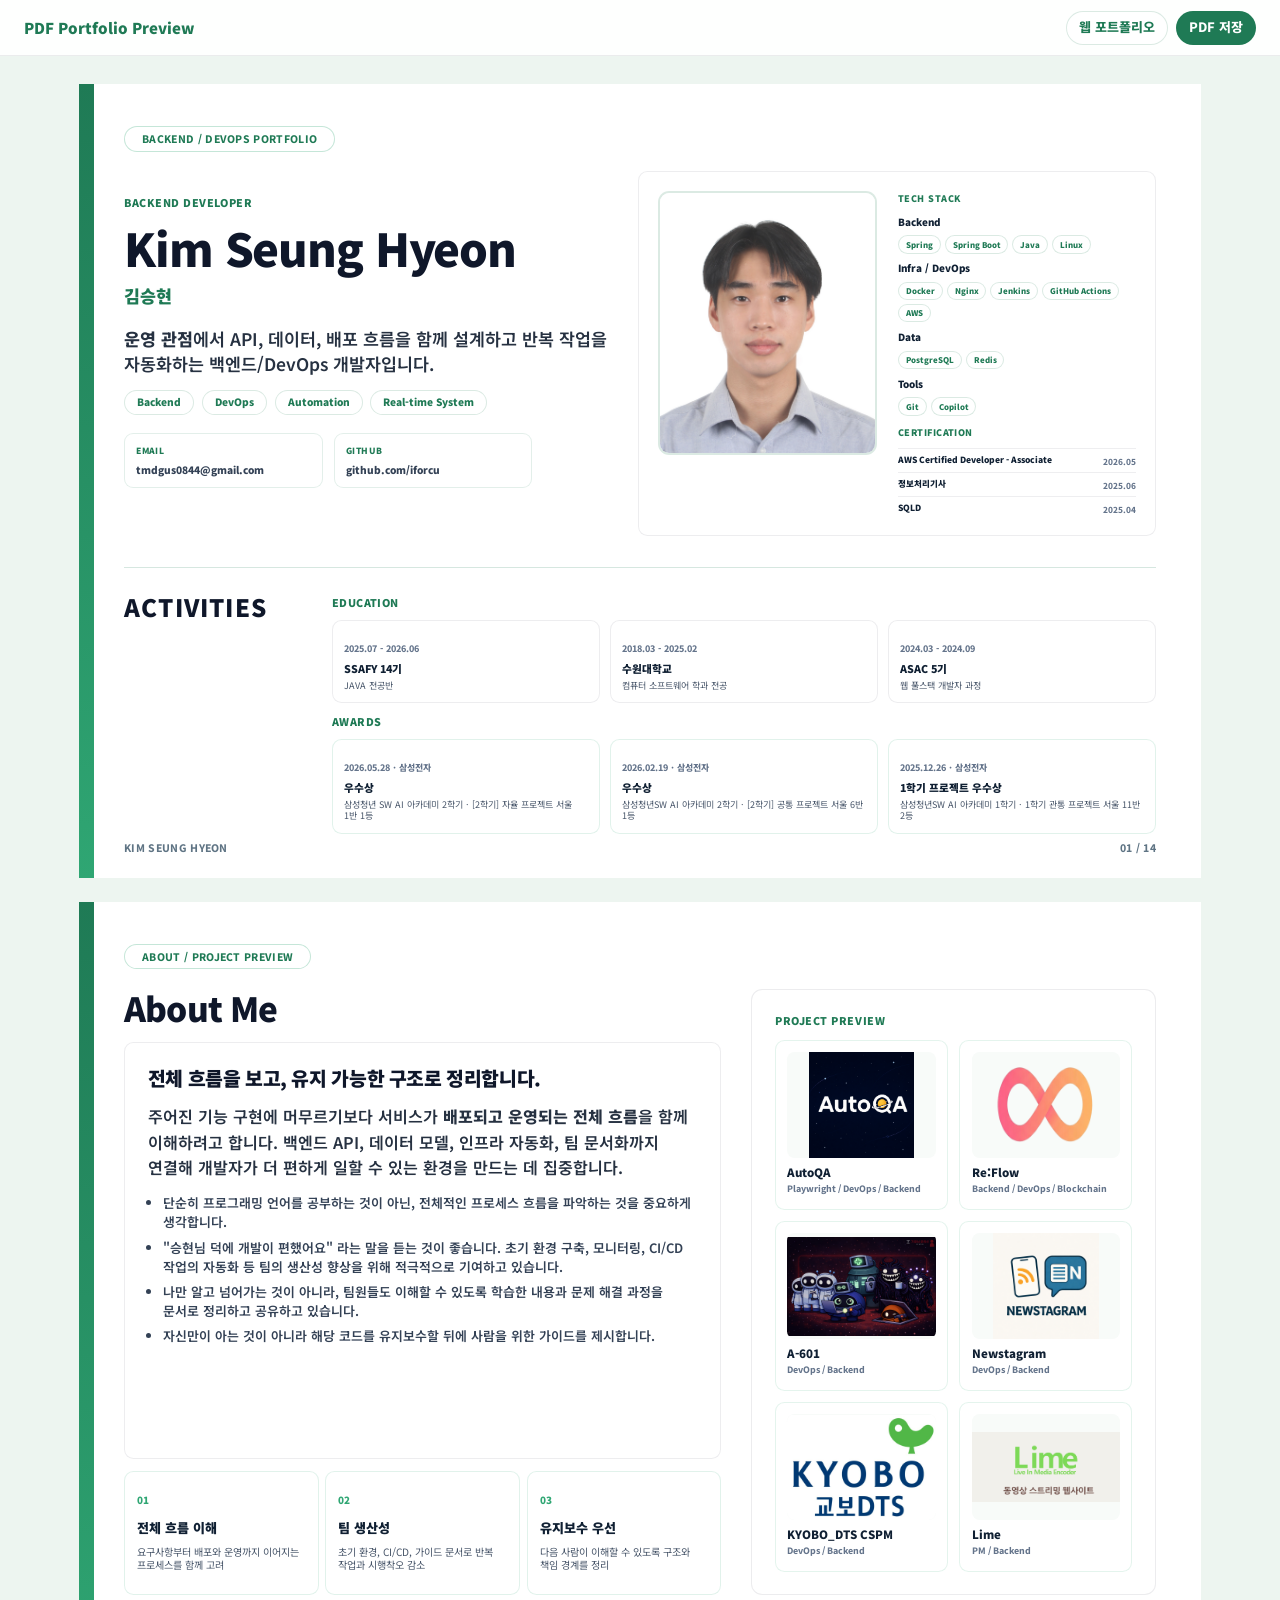
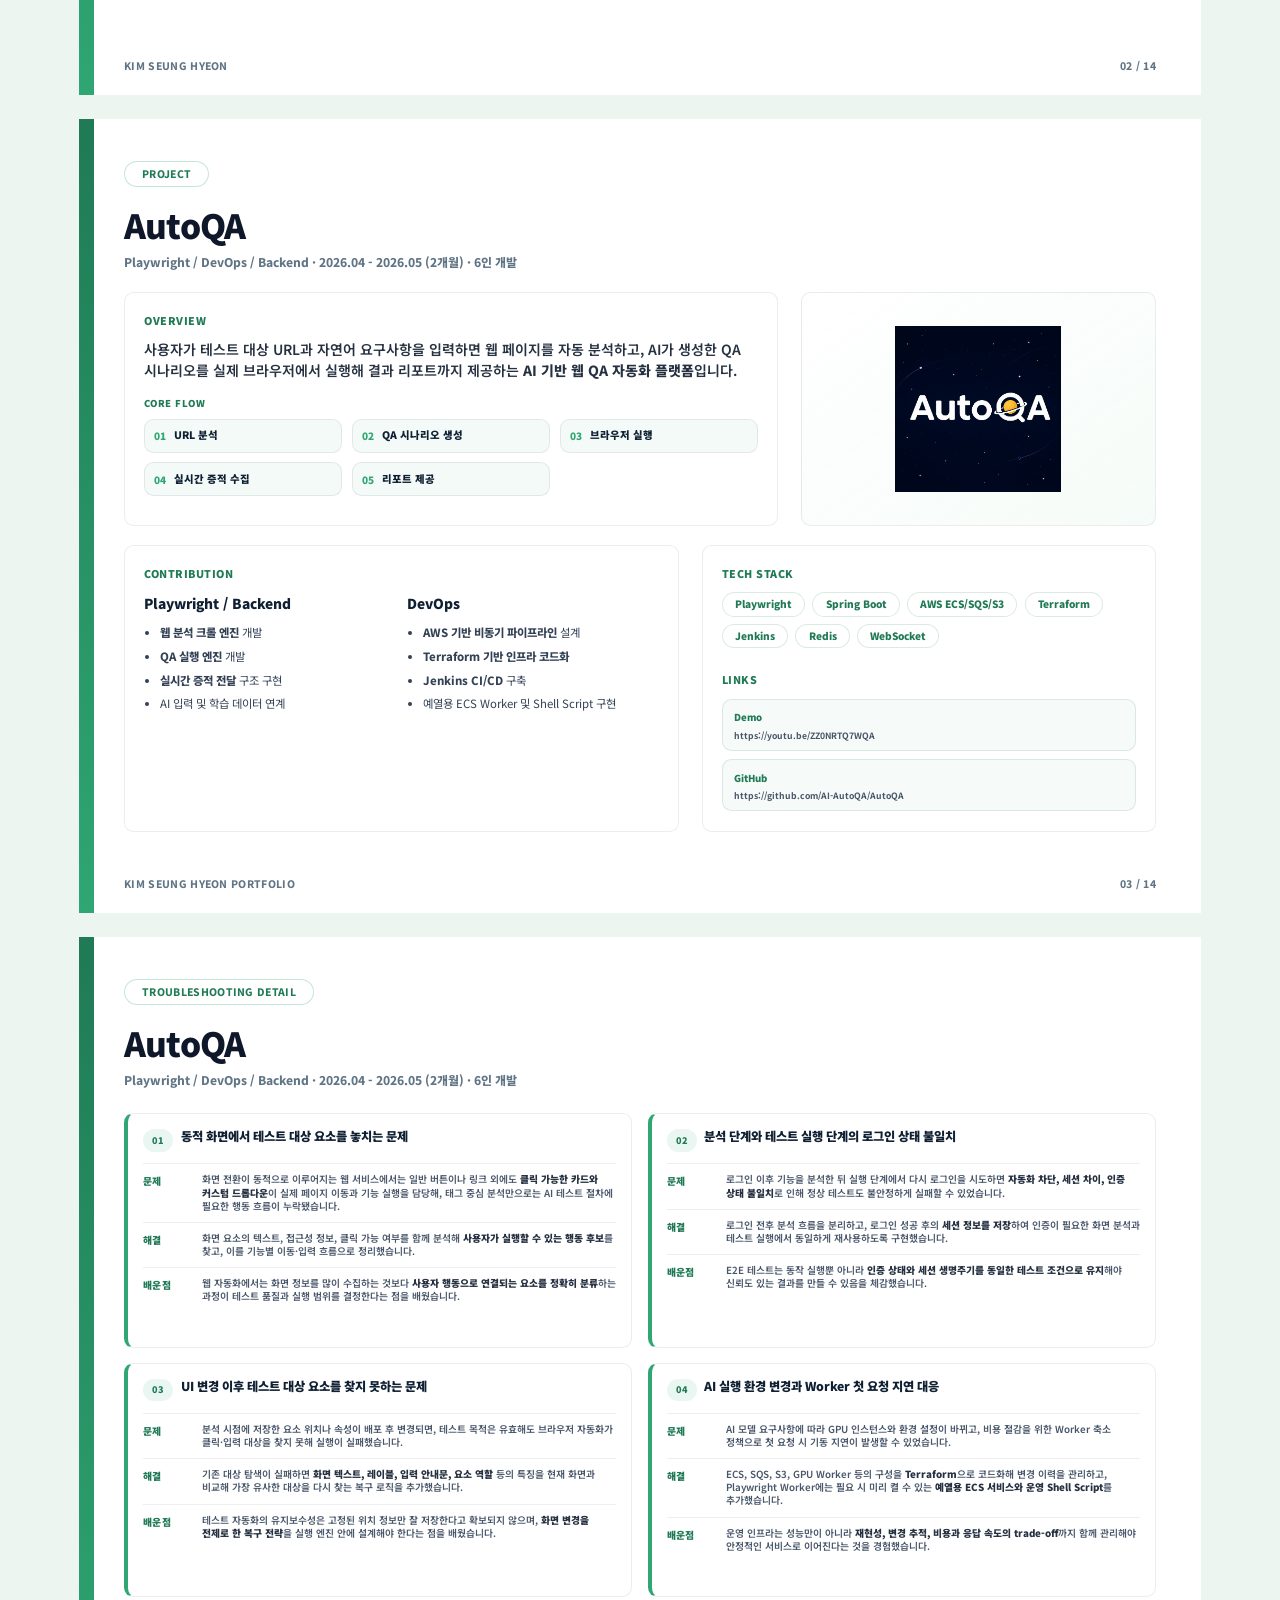
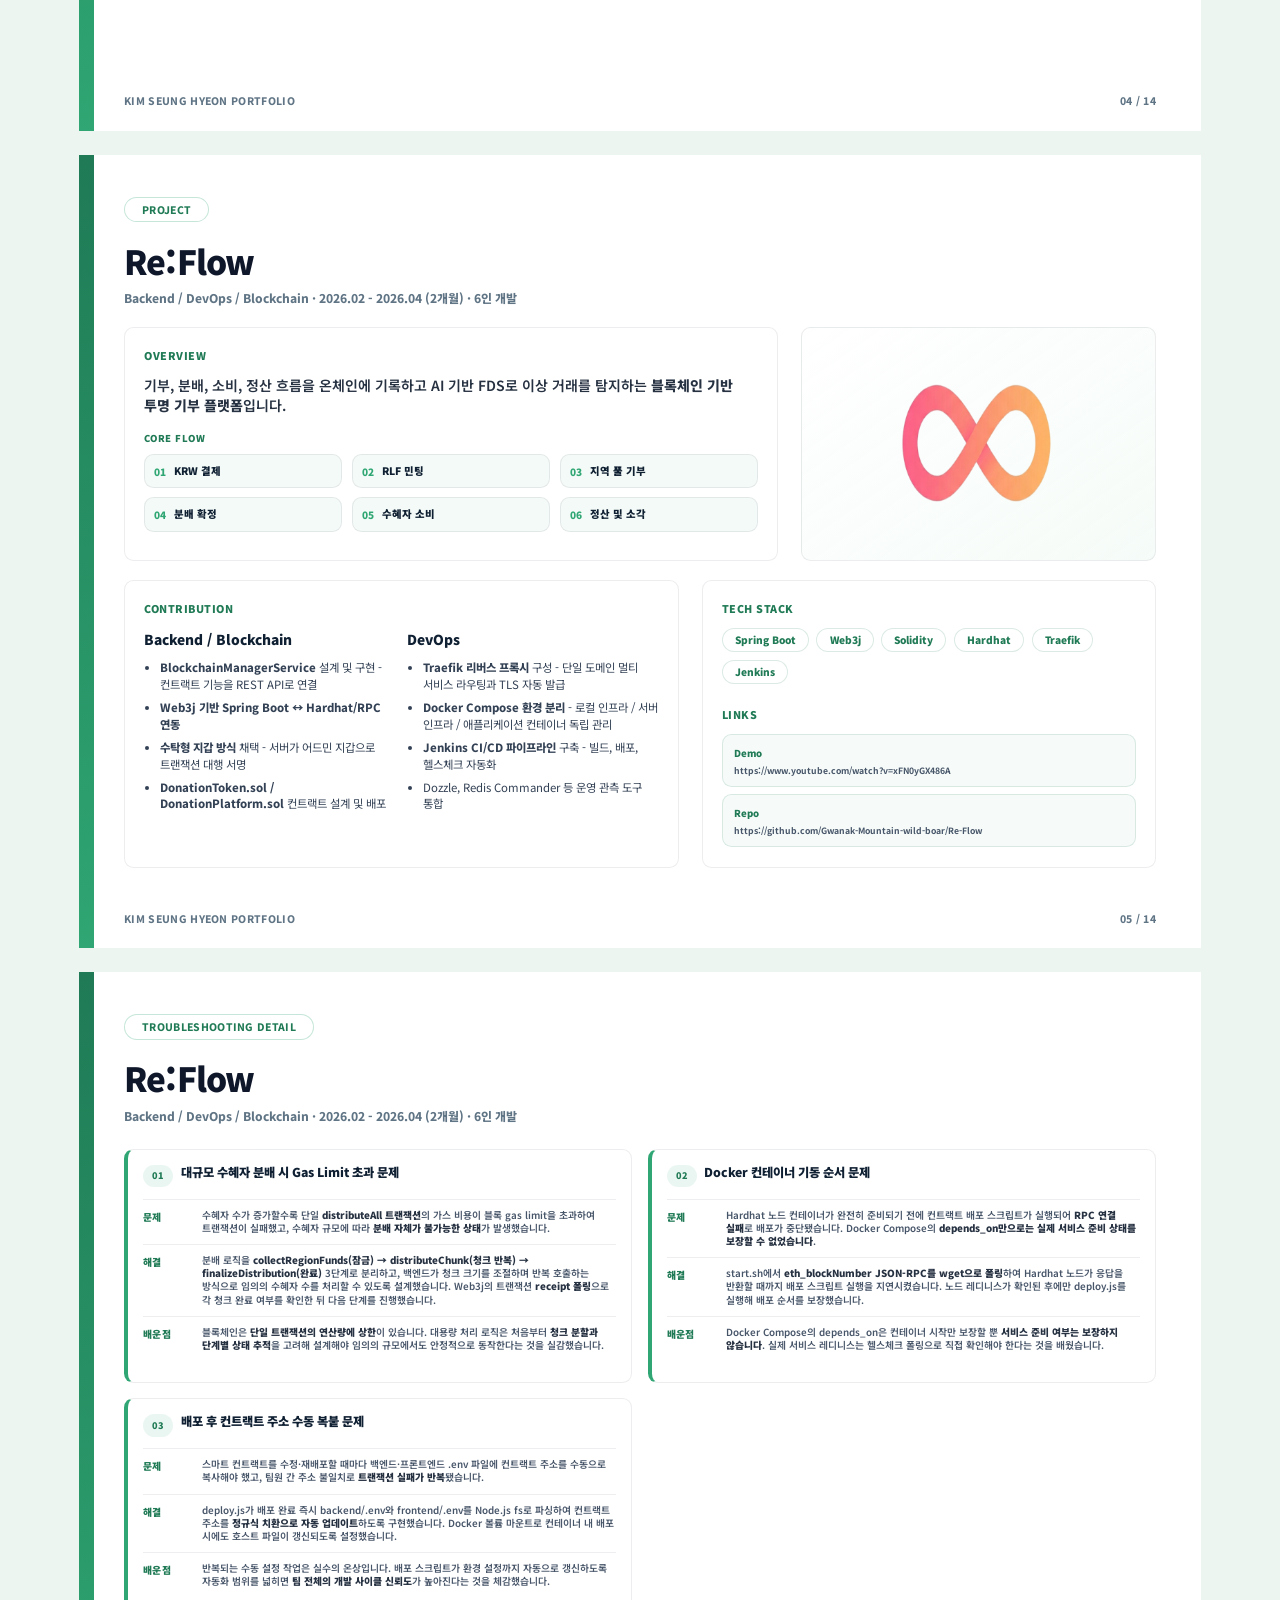
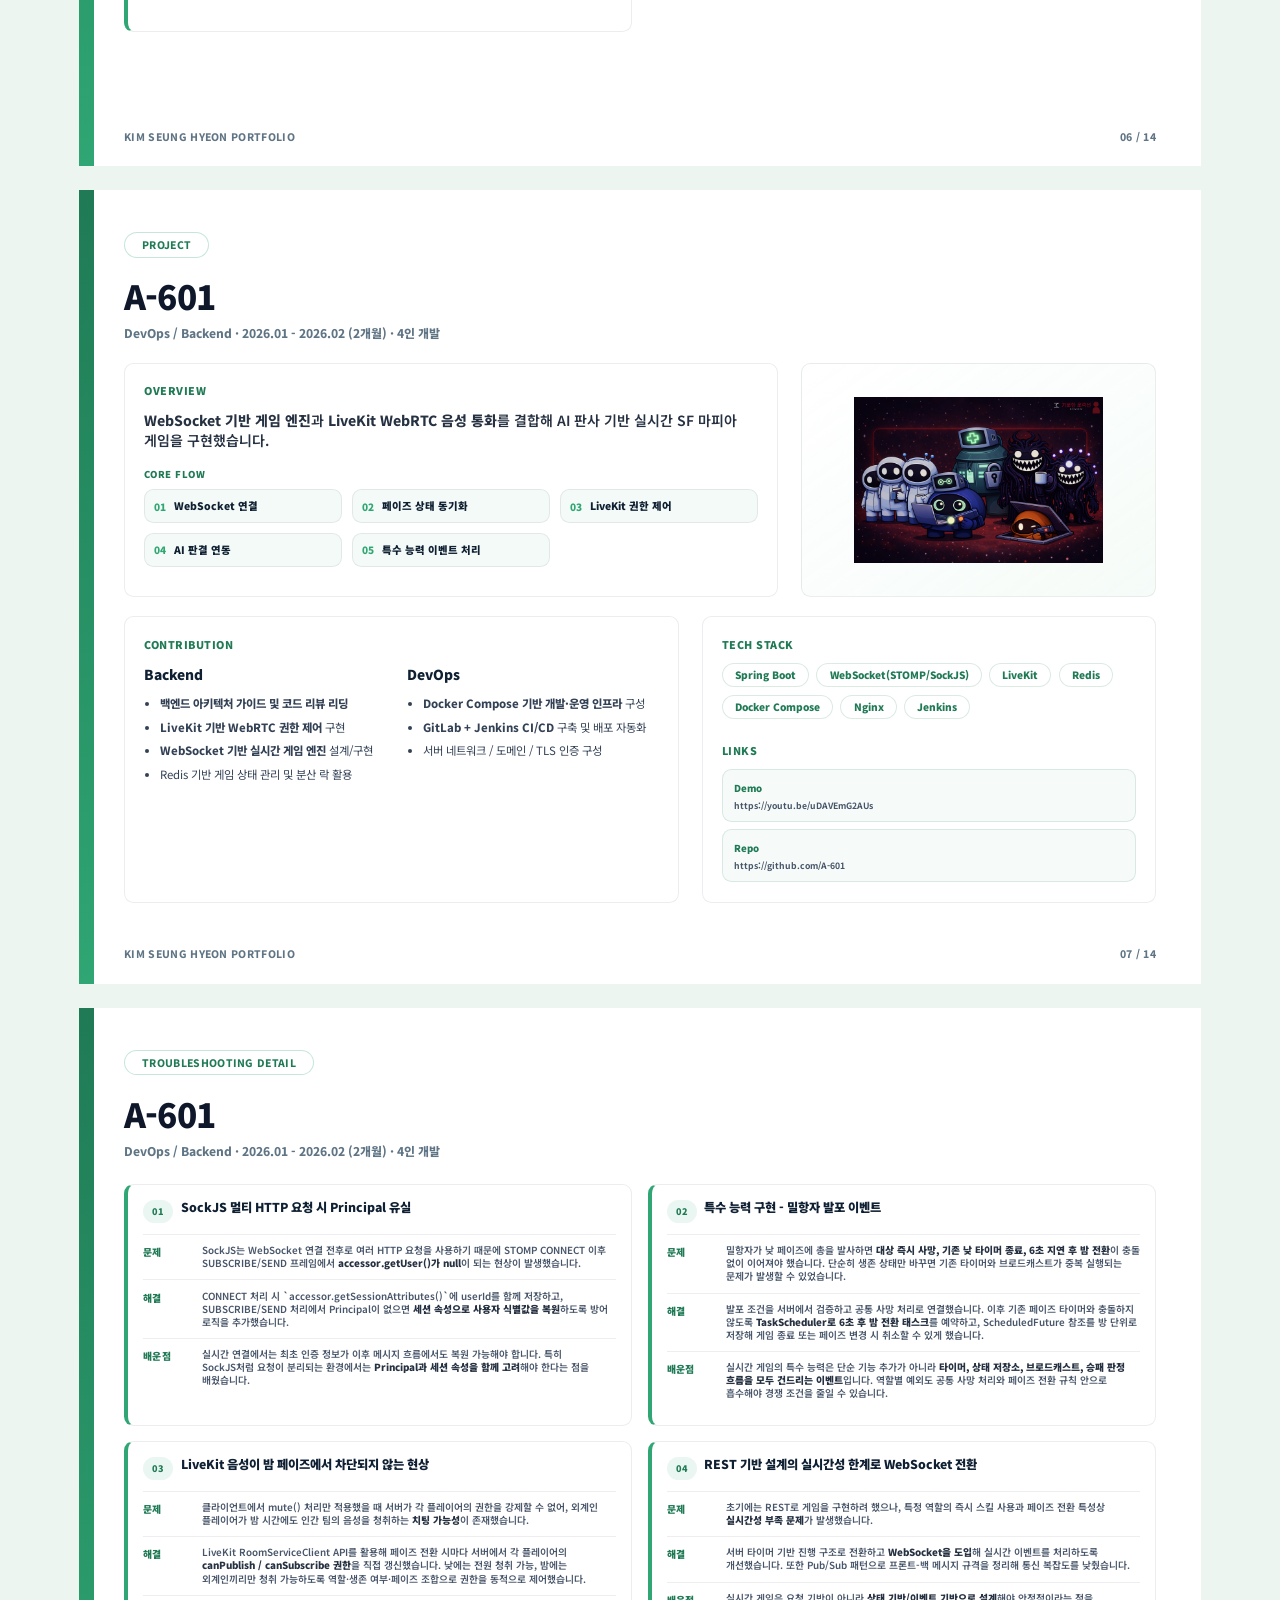
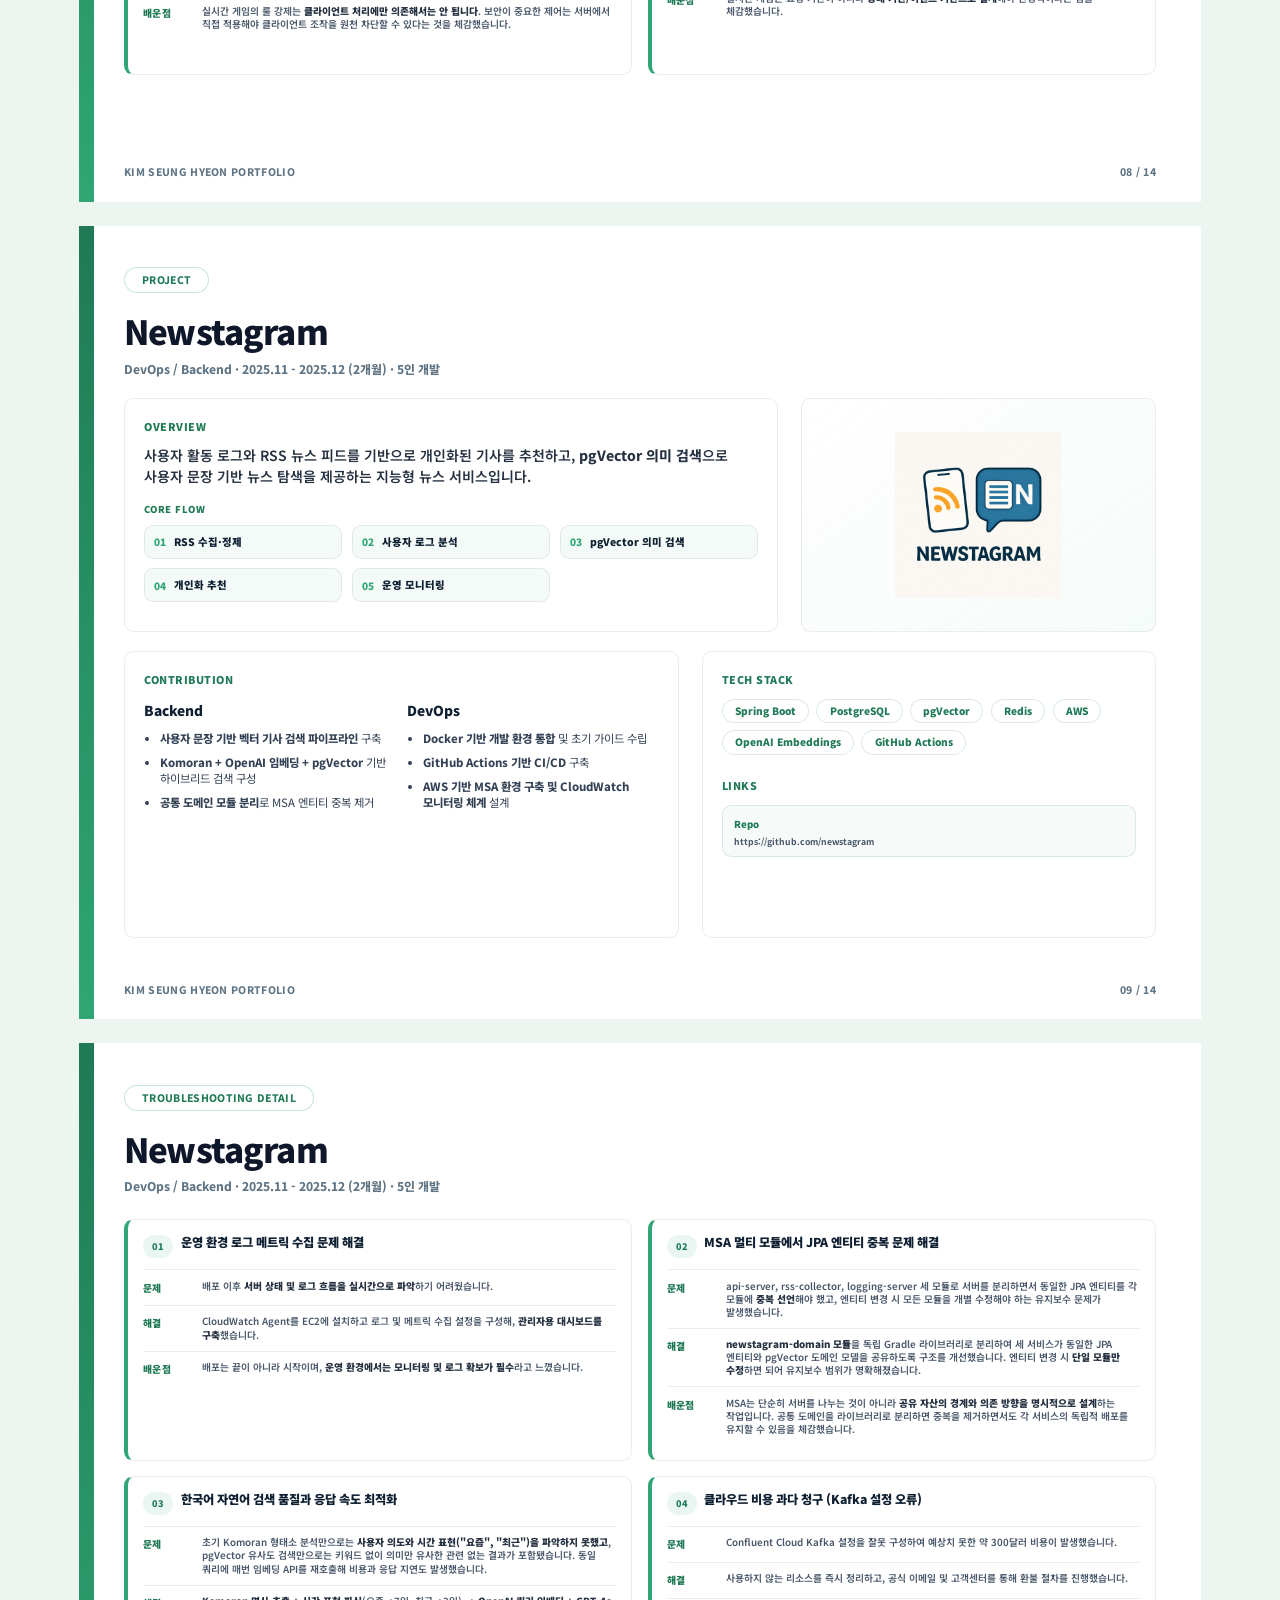
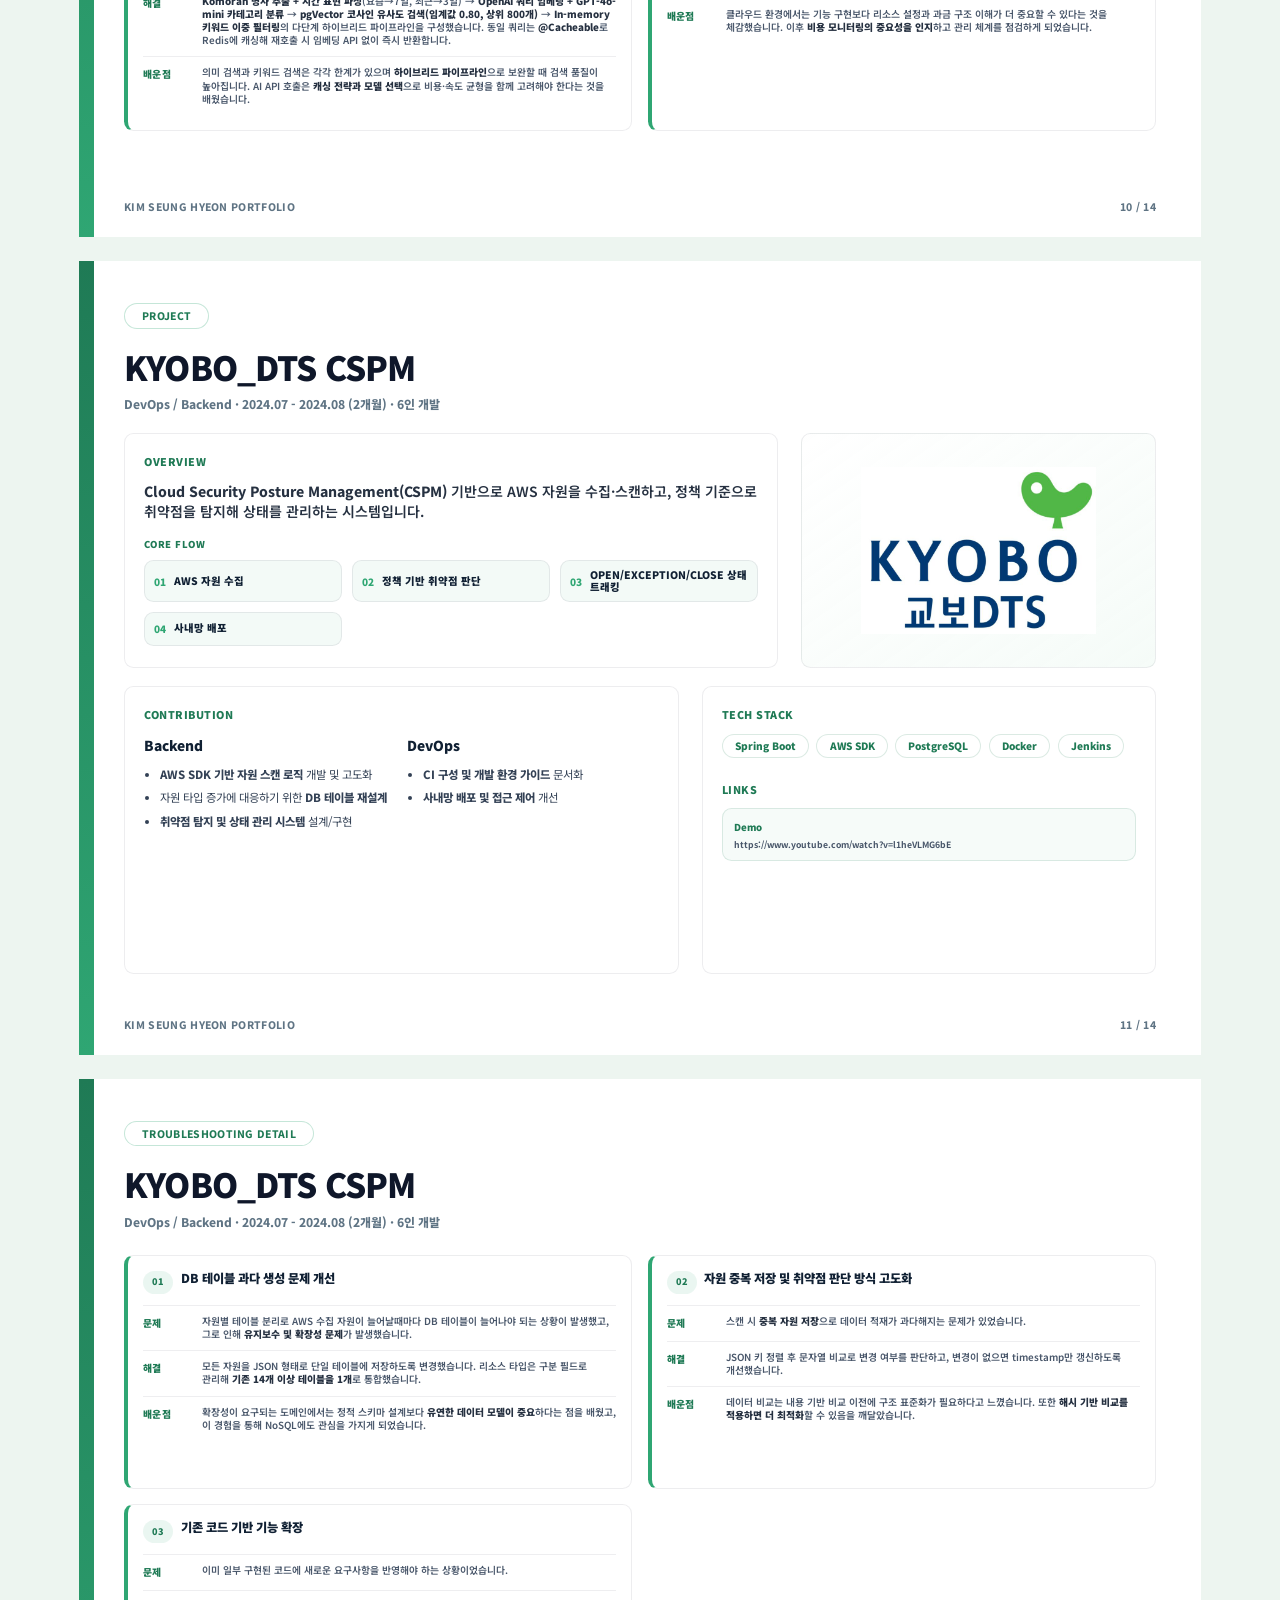
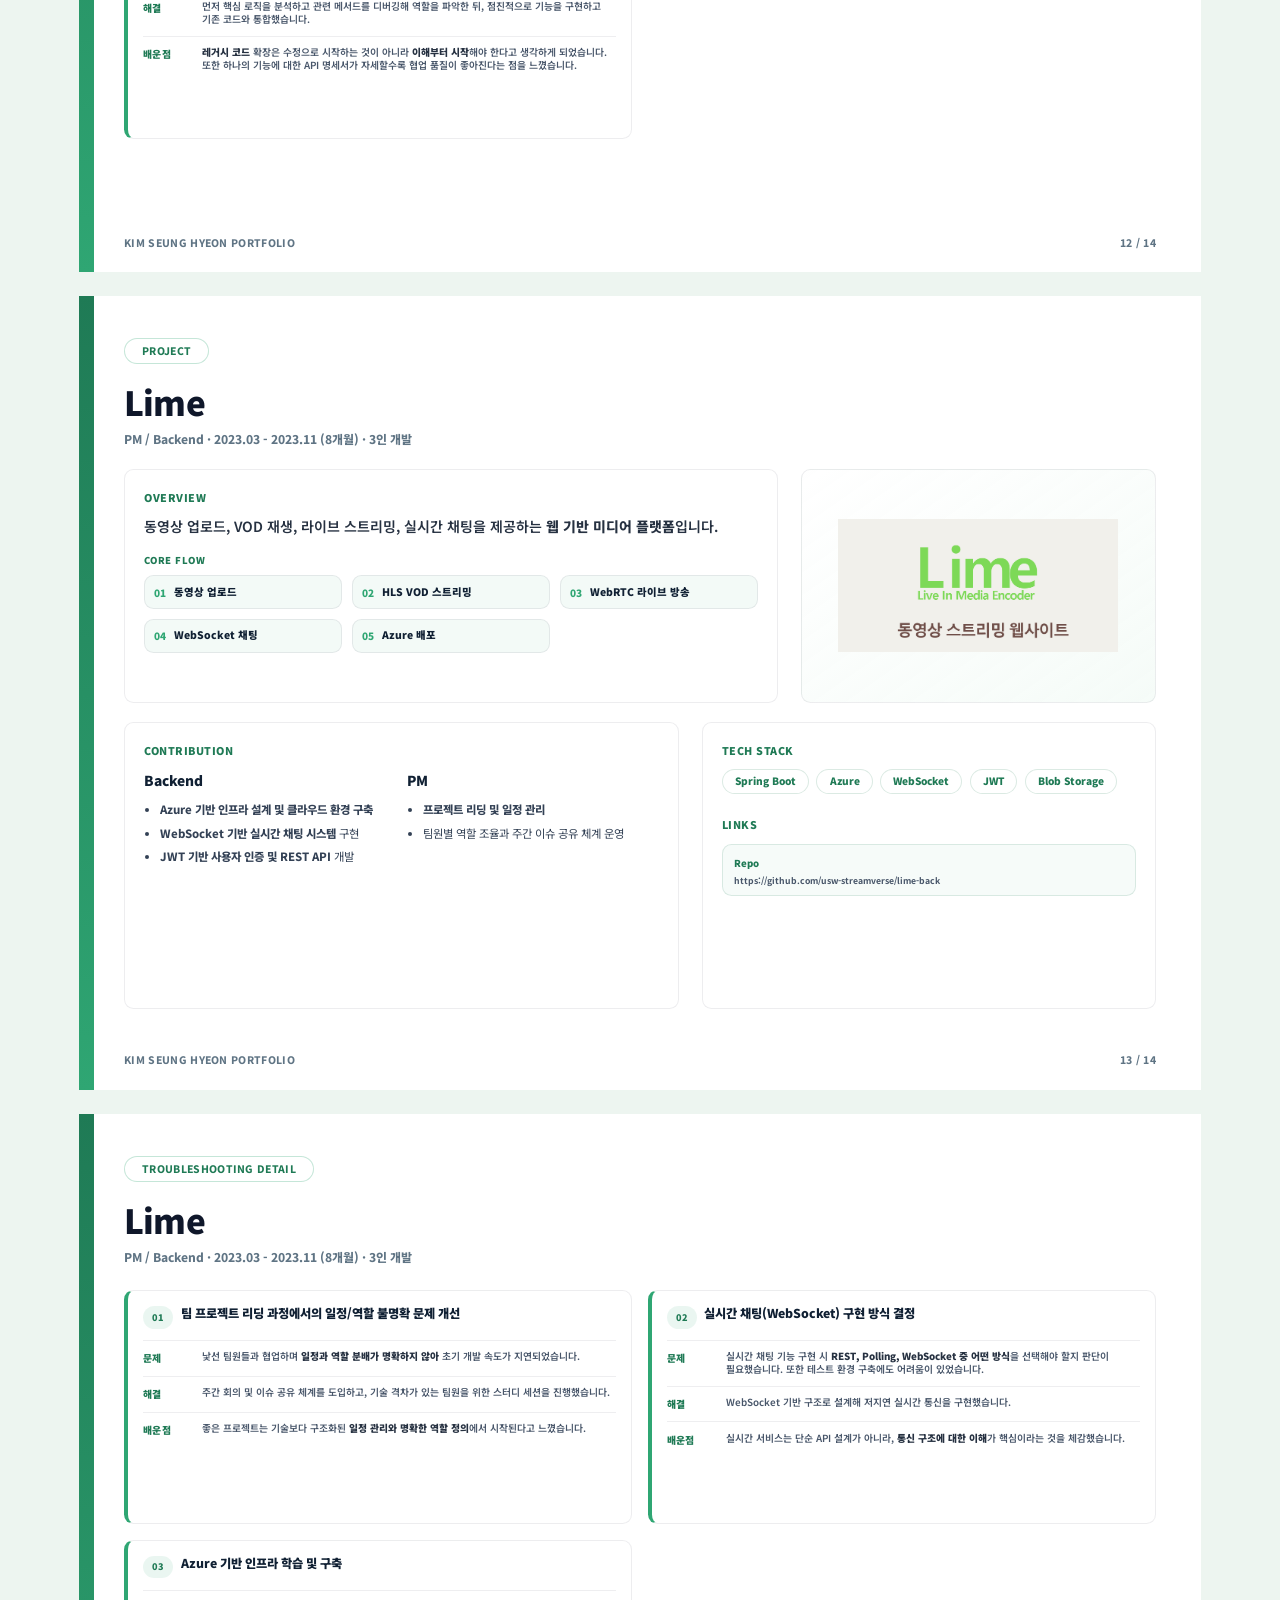
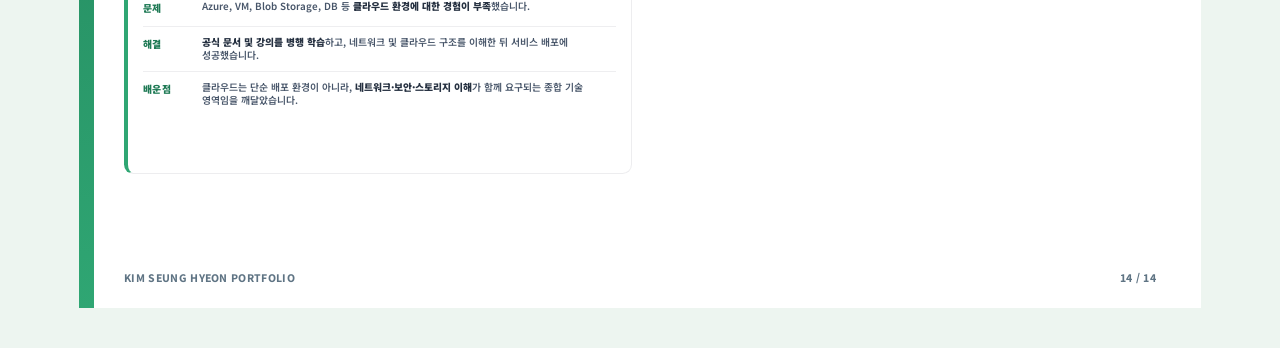
==== commit dcf1fd7f: "[feat] - 포트폴리오 업데이트" ====
--- a/docs/pdf.html
+++ b/docs/pdf.html
@@ -23,7 +23,7 @@
     <section class="print-portfolio" id="print-root" aria-label="PDF portfolio deck"></section>
 
     <noscript>PDF 포트폴리오를 표시하려면 JavaScript가 필요합니다.</noscript>
-    <script src="data/portfolio-data.js?v=20260531"></script>
+    <script src="data/portfolio-data.js?v=20261007"></script>
     <script src="pdf.js?v=20260531"></script>
     <script>
       document.addEventListener("DOMContentLoaded", () => {
--- a/docs/pdf.css
+++ b/docs/pdf.css
@@ -117,7 +117,7 @@
   position: relative;
   z-index: 2;
   height: 9mm;
-  margin-bottom: 8mm;
+  margin-bottom: 4mm;
 }
 
 .print-footer {
@@ -2050,3 +2050,20 @@
   max-height: 100%;
   object-fit: contain;
 }
+
+/* Keep the exported PDF flat and print-clean. */
+.print-page *,
+.print-page *::before,
+.print-page *::after {
+  box-shadow: none !important;
+  text-shadow: none !important;
+}
+
+.print-about-statement {
+  display: block;
+  color: #0f172a;
+  font-size: 14.5pt;
+  font-weight: 900;
+  line-height: 1.28;
+  letter-spacing: -0.02em;
+}
